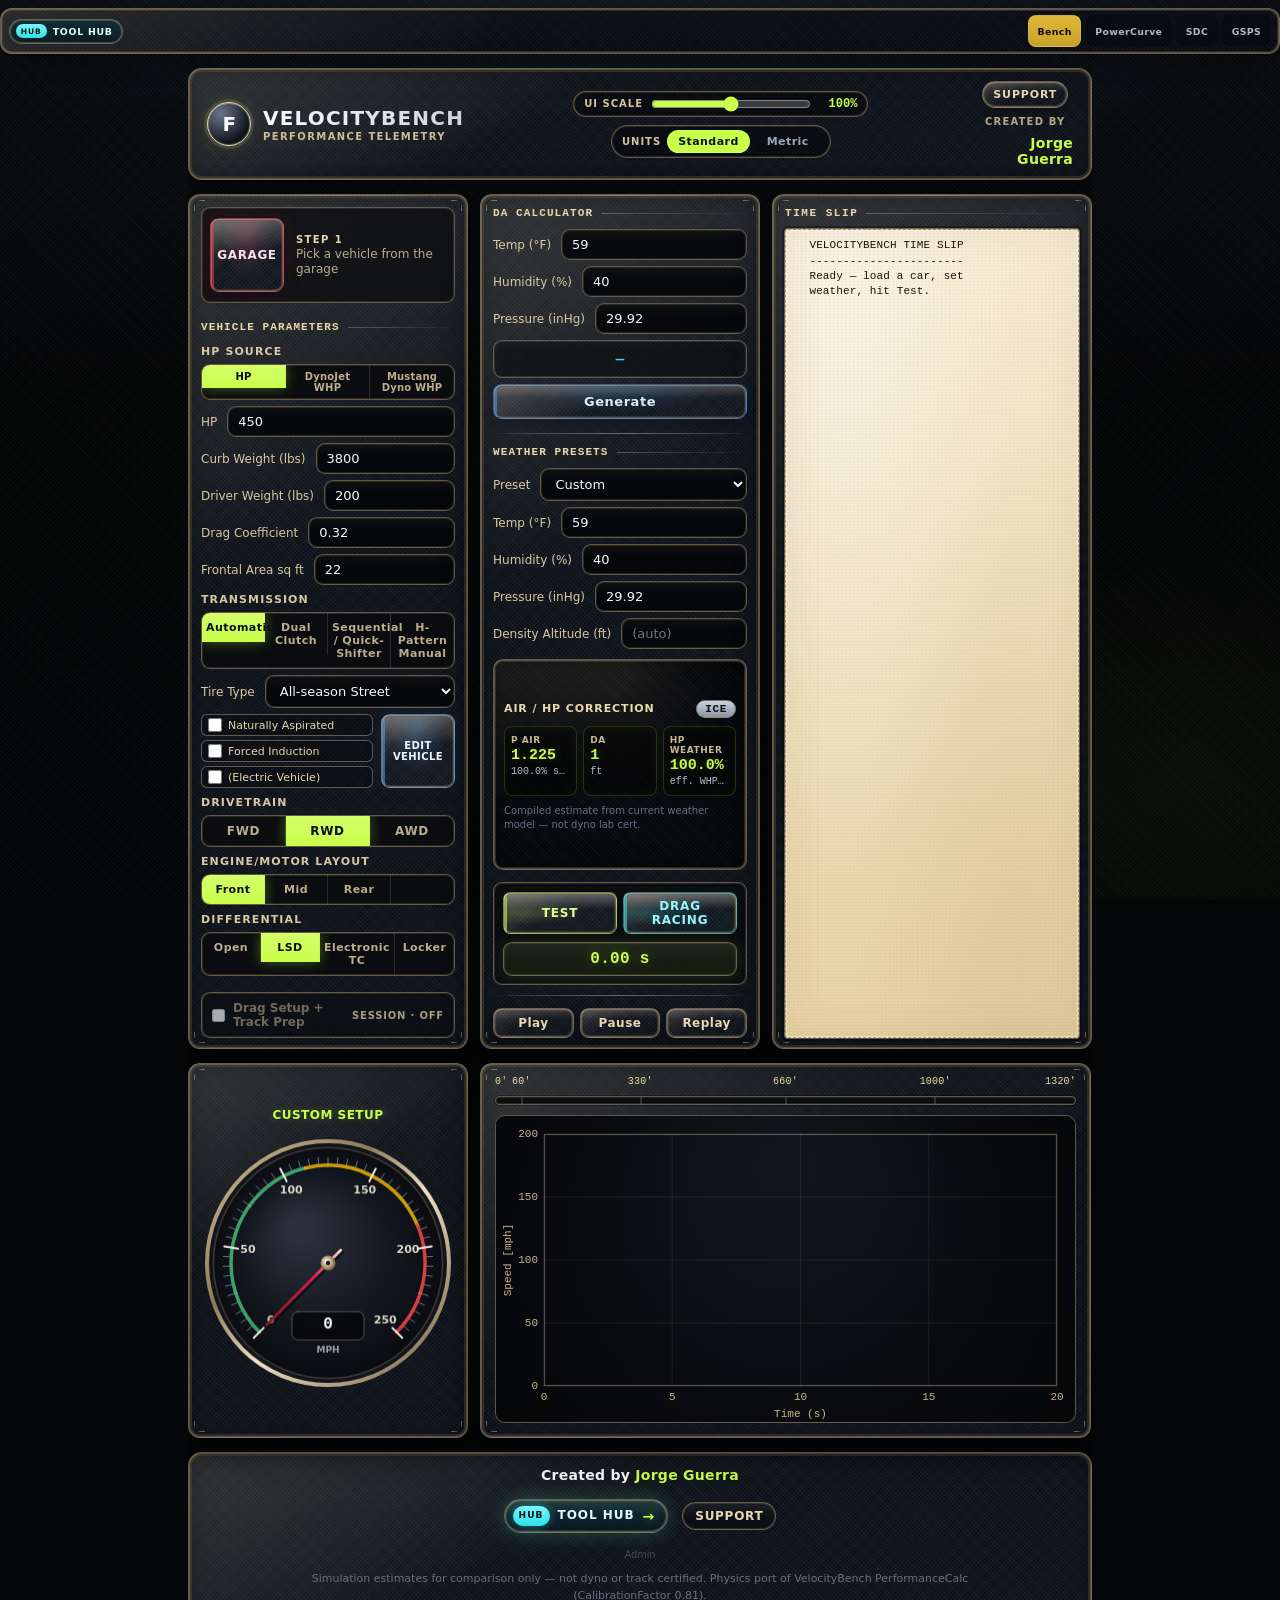
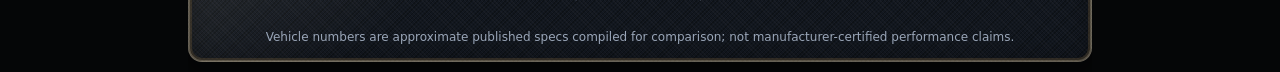
==== bench/index.html @ 9419f382 "Hub front-door: Tool Hub at / + calculator under /bench/ Single-tree Pages layout (CNAME stays here)" ====
<!DOCTYPE html>
<html lang="en">
<head>
  <meta charset="UTF-8" />
  <meta name="viewport" content="width=device-width, initial-scale=1.0" />
  <title>VelocityBench — Quarter-Mile Drag Race Calculator</title>
  <meta name="description" content="Free quarter-mile calculator: compiled 0–60, 60-foot, ET, and trap from HP, weight, tires, and weather. Estimates for comparison — not dyno or track certified." />
  <link rel="canonical" href="https://velocitybench.com/bench/" />
  <meta property="og:title" content="VelocityBench — Quarter-Mile Drag Race Calculator" />
  <meta property="og:description" content="Free quarter-mile calculator: compiled 0–60, 60-foot, ET, and trap from HP, weight, tires, and weather. Estimates for comparison — not dyno or track certified." />
  <meta property="og:url" content="https://velocitybench.com/bench/" />
  <meta property="og:type" content="website" />
  <meta property="og:image" content="https://velocitybench.com/bench/og.png" />
  <meta name="twitter:card" content="summary" />
  <link rel="stylesheet" href="css/styles.css" />
  <link rel="stylesheet" href="css/vb-chrome.css" />
</head>
<body>
  <nav class="vb-chrome" aria-label="VelocityBench tools">
    <a class="vb-chrome-hub" href="https://velocitybench.com/">
      <span class="vb-chrome-hub-badge">HUB</span>
      <span>Tool Hub</span>
    </a>
    <div class="vb-chrome-tools" role="list">
      <a role="listitem" href="https://velocitybench.com/bench/" aria-current="page">Bench</a>
      <a role="listitem" href="https://01ls1z28-coder.github.io/velocitybench-powercurve/">PowerCurve</a>
      <a role="listitem" href="https://01ls1z28-coder.github.io/sound-distance-calculator/">SDC</a>
      <a role="listitem" href="https://01ls1z28-coder.github.io/gunshot-sound-propagation/">GSPS</a>
    </div>
  </nav>

  <div class="app">
    <header class="header">
      <div class="brand">
        <div class="logo-mark" aria-hidden="true">F</div>
        <div class="brand-text">
          <div class="logo-text">VelocityBench</div>
          <div class="logo-badge">Performance Telemetry</div>
        </div>
      </div>
      <div class="header-controls">
        <label class="ui-scale" title="Scale the whole page">
          <span class="ui-scale-label">UI Scale</span>
          <input type="range" id="uiScale" min="75" max="125" step="5" value="100" />
          <span class="ui-scale-val" id="uiScaleVal">100%</span>
        </label>
        <div class="units-toggle" role="radiogroup" aria-label="Units" title="Display units">
          <span class="ui-scale-label">Units</span>
          <label class="units-opt"><input type="radio" name="unitsMode" id="unitsStandard" value="standard" checked /><span>Standard</span></label>
          <label class="units-opt"><input type="radio" name="unitsMode" id="unitsMetric" value="metric" /><span>Metric</span></label>
        </div>
      </div>
      <div class="header-credit">
        <button type="button" class="header-support-btn" id="btnSupportHeader" title="Support" aria-label="Open support">Support</button>
        <span class="header-credit-label">Created by</span>
        <span class="header-credit-name"><em>Jorge Guerra</em></span>
      </div>
    </header>

    <div class="top-grid">
      <!-- Vehicle Parameters -->
      <section class="card vehicle-card">
        <div class="garage-step-row">
          <button type="button" class="btn btn-garage btn-garage-step" id="btnGarage" title="Step 1 — open garage">Garage</button>
          <div class="garage-step-copy">
            <span class="garage-step-num">Step 1</span>
            <span class="garage-step-hint">Pick a vehicle from the garage</span>
          </div>
        </div>
        <div class="card-title">Vehicle Parameters</div>
        <div class="drive-row hp-source-row">
          <span class="drive-label">HP Source</span>
          <div class="drive-seg" role="radiogroup" aria-label="HP Source">
            <label class="drive-opt"><input type="radio" name="hpSource" id="hpEngine" value="engine" checked /><span>HP</span></label>
            <label class="drive-opt"><input type="radio" name="hpSource" id="hpDynoJet" value="dynojet" /><span>DynoJet WHP</span></label>
            <label class="drive-opt"><input type="radio" name="hpSource" id="hpMustang" value="mustang" /><span>Mustang Dyno WHP</span></label>
          </div>
        </div>
        <label class="field"><span id="hpLabel">HP</span><input type="number" id="hp" value="450" step="1" /></label>
        <label class="field"><span id="weightLabel">Curb Weight (lbs)</span><input type="number" id="weight" value="3800" step="1" /></label>
        <label class="field"><span id="driverWeightLabel">Driver Weight (lbs)</span><input type="number" id="driverWeight" value="200" step="1" min="0" /></label>
        <label class="field"><span>Drag Coefficient</span><input type="number" id="cd" value="0.32" step="0.01" /></label>
        <label class="field"><span id="areaLabel">Frontal Area sq ft</span><input type="number" id="area" value="22" step="0.1" /></label>
        <div class="drive-row tx-row">
          <span class="drive-label">Transmission</span>
          <div class="drive-seg drive-seg-4" role="radiogroup" aria-label="Transmission">
            <label class="drive-opt"><input type="radio" name="transmission" id="txAuto" value="auto" checked /><span>Automatic</span></label>
            <label class="drive-opt"><input type="radio" name="transmission" id="txDct" value="dct" /><span>Dual Clutch</span></label>
            <label class="drive-opt"><input type="radio" name="transmission" id="txSequential" value="sequential" /><span>Sequential / Quick-Shifter</span></label>
            <label class="drive-opt"><input type="radio" name="transmission" id="txManual" value="manual" /><span>H-Pattern Manual</span></label>
          </div>
        </div>
        <label class="field loss-field-hidden" hidden><span>Drivetrain Loss %</span><input type="number" id="loss" value="15" step="0.1" /></label>
        <label class="field">
          <span>Tire Type</span>
          <select id="tireType">
            <option value="0" selected>All-season Street</option>
            <option value="1">Summer / Sport</option>
            <option value="2">UHP Street</option>
            <option value="3">Soft Compound</option>
            <option value="4">Slicks / Drag Radials</option>
          </select>
        </label>
        <div class="check-garage-row">
          <div class="check-row">
            <label><input type="checkbox" id="chkNA" /> Naturally Aspirated</label>
            <label><input type="checkbox" id="chkFI" /> Forced Induction</label>
            <label><input type="checkbox" id="chkEv" /> (Electric Vehicle)</label>
          </div>
          <button type="button" class="btn btn-edit-params" id="btnEditParams" title="Quick edit selected params">Edit Vehicle</button>
        </div>
        <div class="drive-row">
          <span class="drive-label">Drivetrain</span>
          <div class="drive-seg" role="radiogroup" aria-label="Drivetrain">
            <label class="drive-opt"><input type="radio" name="driveType" id="driveFWD" value="FWD" /><span>FWD</span></label>
            <label class="drive-opt"><input type="radio" name="driveType" id="driveRWD" value="RWD" checked /><span>RWD</span></label>
            <label class="drive-opt"><input type="radio" name="driveType" id="driveAWD" value="AWD" /><span>AWD</span></label>
          </div>
        </div>
        <div class="drive-row">
          <span class="drive-label">Engine/Motor Layout</span>
          <div class="drive-seg drive-seg-4" role="radiogroup" aria-label="Engine/Motor Layout">
            <label class="drive-opt"><input type="radio" name="engineLayout" id="layoutFront" value="Front" checked /><span>Front</span></label>
            <label class="drive-opt"><input type="radio" name="engineLayout" id="layoutMid" value="Mid" /><span>Mid</span></label>
            <label class="drive-opt"><input type="radio" name="engineLayout" id="layoutRear" value="Rear" /><span>Rear</span></label>
            <label class="drive-opt" id="layoutDualWrap"><input type="radio" name="engineLayout" id="layoutDual" value="Dual" /><span>Front + Rear</span></label>
          </div>
        </div>
        <div class="drive-row">
          <span class="drive-label">Differential</span>
          <div class="diff-seg-row">
            <div class="drive-seg drive-seg-4" role="radiogroup" aria-label="Differential">
              <label class="drive-opt"><input type="radio" name="differential" id="diffOpen" value="Open" /><span>Open</span></label>
              <label class="drive-opt"><input type="radio" name="differential" id="diffLSD" value="LSD" checked /><span>LSD</span></label>
              <label class="drive-opt"><input type="radio" name="differential" id="diffElectronic" value="Electronic" /><span>Electronic TC</span></label>
              <label class="drive-opt"><input type="radio" name="differential" id="diffLocker" value="Locker" /><span>Locker</span></label>
            </div>
            <span class="diff-wheelie-note" id="diffWheelieNote" hidden>Wheelie control</span>
          </div>
        </div>
        <div class="drag-pack-row" id="dragPackRow">
          <label class="drag-pack-toggle" title="Lightweight drag wheels & Sticky tires at optimal tire pressure.&#10;Launch control / transbrake / 2-step&#10;Optimal rear gearing&#10;Passenger seats deleted.&#10;&#10;Times shown with Drag Setup on assume a prepped surface and these changes. Street-tire / full-interior numbers will be slower.">
            <input type="checkbox" id="chkDragPack" />
            <span>Drag Setup + Track Prep</span>
          </label>
          <span class="drag-pack-hint" id="dragPackHint">Session · OFF</span>
        </div>
      </section>

      <!-- Atmosphere: DA Calculator above Weather Presets -->
      <section class="card atmosphere-card">
        <div class="card-section da-section">
          <div class="card-title">DA Calculator</div>
          <label class="field"><span id="calcTempLabel">Temp (°F)</span><input type="number" id="calcTemp" value="59" step="0.1" /></label>
          <label class="field"><span>Humidity (%)</span><input type="number" id="calcHumidity" value="40" step="0.1" /></label>
          <label class="field"><span id="calcPressureLabel">Pressure (inHg)</span><input type="number" id="calcPressure" value="29.92" step="0.01" /></label>
          <div class="da-result" id="calcDAResult">—</div>
          <button type="button" class="btn btn-generate" id="btnGenerateDA">Generate</button>
        </div>
        <div class="card-divider" role="separator" aria-hidden="true"></div>
        <div class="card-section weather-section">
          <div class="card-title">Weather Presets</div>
          <label class="field">
            <span>Preset</span>
            <select id="weatherPreset">
              <option value="0" selected>Custom</option>
              <option value="1" data-std="Standard Day (59°F, 0%, 29.92 inHg)" data-metric="Standard Day (15°C, 0%, 1013 hPa)">Standard Day (59°F, 0%, 29.92 inHg)</option>
              <option value="2" data-std="Hot / High DA (90°F, 60%, 29.50 inHg)" data-metric="Hot / High DA (32°C, 60%, 999 hPa)">Hot / High DA (90°F, 60%, 29.50 inHg)</option>
              <option value="3" data-std="Cool / Low DA (50°F, 40%, 30.10 inHg)" data-metric="Cool / Low DA (10°C, 40%, 1019 hPa)">Cool / Low DA (50°F, 40%, 30.10 inHg)</option>
            </select>
          </label>
          <label class="field"><span id="tempLabel">Temp (°F)</span><input type="number" id="temp" value="59" step="0.1" /></label>
          <label class="field"><span>Humidity (%)</span><input type="number" id="humidity" value="40" step="0.1" /></label>
          <label class="field"><span id="pressureLabel">Pressure (inHg)</span><input type="number" id="pressure" value="29.92" step="0.01" /></label>
          <label class="field"><span id="daLabel">Density Altitude (ft)</span><input type="number" id="da" value="" placeholder="(auto)" step="1" /></label>
        </div>
        <div class="air-hp-strip" id="airHpStrip" aria-live="polite">
          <div class="air-hp-strip-head">
            <span class="air-hp-title">Air / HP Correction</span>
            <span class="air-mode-badge" id="airModeBadge">NA</span>
          </div>
          <div class="air-hp-tiles">
            <div class="air-tile">
              <span class="air-tile-label">ρ air</span>
              <span class="air-tile-value" id="airRhoValue">1.225</span>
              <span class="air-tile-sub" id="airRhoPct">100% std</span>
            </div>
            <div class="air-tile">
              <span class="air-tile-label" id="airDaTileLabel">DA</span>
              <span class="air-tile-value" id="airDaValue">0</span>
              <span class="air-tile-sub" id="airDaUnit">ft</span>
            </div>
            <div class="air-tile">
              <span class="air-tile-label">HP weather</span>
              <span class="air-tile-value" id="airHpFactorValue">100%</span>
              <span class="air-tile-sub" id="airHpFactorSub">vs std-air WHP</span>
            </div>
          </div>
          <div class="air-hp-note" id="airHpNote">Compiled estimate from current weather model — not dyno lab cert.</div>
        </div>
        <div class="vehicle-run-actions" id="vehicleRunActions">
          <div class="run-controls-actions">
            <button type="button" class="btn btn-test" id="btnTest">Test</button>
            <button type="button" class="btn btn-drag" id="btnDragRace">Drag Racing</button>
          </div>
          <div class="run-timer" id="runTimer">0.00 s</div>
        </div>
        <div class="card-divider run-controls-divider" role="separator" aria-hidden="true"></div>
        <div class="run-controls" role="toolbar" aria-label="Playback controls">
          <div class="run-controls-playback">
            <button type="button" class="btn btn-ctrl" id="btnPlay">Play</button>
            <button type="button" class="btn btn-ctrl" id="btnPause">Pause</button>
            <button type="button" class="btn btn-ctrl" id="btnReplay">Replay</button>
          </div>
        </div>
      </section>

      <!-- Results (expanded into freed column) -->
      <section class="card results-card">
        <div class="card-title">Time Slip</div>
        <pre class="results-out track-slip" id="resultsOut">  VELOCITYBENCH TIME SLIP
  -----------------------
  Ready — load a car, set
  weather, hit Test.</pre>
      </section>
    </div>

    <!-- Dashboard -->
    <div class="dashboard">
      <div class="gauge-wrap">
        <div class="active-vehicle-label" id="activeVehicleLabel">Custom setup</div>
        <canvas id="speedGauge" width="260" height="260"></canvas>
      </div>

      <div class="chart-card">
        <div class="progress-wrap">
          <div class="progress-labels" aria-hidden="true">
            <span class="progress-mark" style="left:0%" data-ft="0">0'</span>
            <span class="progress-mark" style="left:4.545%" data-ft="60">60'</span>
            <span class="progress-mark" style="left:25%" data-ft="330">330'</span>
            <span class="progress-mark" style="left:50%" data-ft="660">660'</span>
            <span class="progress-mark" style="left:75.758%" data-ft="1000">1000'</span>
            <span class="progress-mark progress-mark-end" style="left:100%" data-ft="1320">1320'</span>
          </div>
          <div class="progress-bar">
            <div class="progress-ticks" aria-hidden="true">
              <i style="left:4.545%"></i><i style="left:25%"></i><i style="left:50%"></i><i style="left:75.758%"></i>
            </div>
            <div class="progress-fill" id="distanceFill"></div>
          </div>
        </div>
        <div class="chart-wrap">
          <canvas id="speedChart"></canvas>
        </div>
      </div>
    </div>

    <footer class="app-footer">
      <div class="footer-credit">Created by <span>Jorge Guerra</span></div>
      <div class="footer-hub">
        <a class="hub-link" href="https://velocitybench.com/" rel="noopener">
          <span class="hub-link-badge" aria-hidden="true">HUB</span>
          <span class="hub-link-text">Tool Hub</span>
          <span class="hub-link-arrow" aria-hidden="true">→</span>
        </a>
        <button type="button" class="footer-support-link" id="btnSupportFooter">Support</button>
      </div>
      <div class="footer-admin" style="opacity:0.35;font-size:0.75rem;margin:4px 0 2px;">
        <a href="admin.html" style="color:inherit;text-decoration:none;" title="Garage admin">Admin</a>
      </div>
      <div class="footer-disclaimer">
        Simulation estimates for comparison only — not dyno or track certified.
        Physics port of VelocityBench PerformanceCalc (CalibrationFactor 0.81).
      </div>
    <br />Vehicle numbers are approximate published specs compiled for comparison; not manufacturer-certified performance claims.
    </footer>
  </div>

  <!-- Garage Modal -->
  <div class="modal-backdrop" id="garageModal" role="dialog" aria-modal="true" aria-labelledby="garageTitle">
    <div class="modal">
      <div class="modal-header">
        <h2 id="garageTitle">VelocityBench Garage</h2>
        <button type="button" class="btn btn-close-modal" id="btnGarageX" aria-label="Close">✕</button>
      </div>
      <div class="modal-body">
        <div class="garage-search">
          <label for="garageSearch">Search Cars:</label>
          <input type="text" id="garageSearch" placeholder="Type to filter…" autocomplete="off" />
        </div>
        <div class="garage-filters" aria-label="Brand model year filters">
          <label class="garage-filter">
            <span>Brand</span>
            <select id="garageBrand"><option value="">All brands</option></select>
          </label>
          <label class="garage-filter">
            <span>Model</span>
            <select id="garageModel" disabled><option value="">All models</option></select>
          </label>
          <label class="garage-filter">
            <span>Year</span>
            <select id="garageYear" disabled><option value="">All years</option></select>
          </label>
        </div>
        <ul class="car-list" id="carList"></ul>
      </div>
      <div class="car-editor" id="carEditor">
        <div class="editor-title" id="editorTitle">Edit Vehicle</div>
        <div class="editor-grid">
          <label class="field"><span>Name</span><input type="text" id="editName" autocomplete="off" /></label>
          <label class="field"><span>Horsepower</span><input type="number" id="editHp" step="1" /></label>
          <label class="field"><span id="editWeightLabel">Weight lbs</span><input type="number" id="editWeight" step="1" /></label>
          <label class="field"><span>Drag Coefficient</span><input type="number" id="editCd" step="0.01" /></label>
          <label class="field"><span id="editAreaLabel">Frontal Area sq ft</span><input type="number" id="editArea" step="0.1" /></label>
          <label class="field"><span>Drivetrain Loss %</span><input type="number" id="editLoss" step="0.1" /></label>
          <label class="field">
            <span>Tire Type</span>
            <select id="editTireType">
              <option value="0">All-season Street</option>
              <option value="1">Summer / Sport</option>
              <option value="2">UHP Street</option>
              <option value="3">Soft Compound</option>
              <option value="4">Slicks / Drag Radials</option>
            </select>
          </label>
          <label class="field">
            <span>Drive Type</span>
            <select id="editDriveType">
              <option value="FWD">FWD</option>
              <option value="RWD" selected>RWD</option>
              <option value="AWD">AWD</option>
            </select>
          </label>
        </div>
        <div class="editor-actions">
          <button type="button" class="btn btn-load" id="btnSaveCar">Save</button>
          <button type="button" class="btn btn-close-modal" id="btnCancelCar">Cancel</button>
        </div>
      </div>
      <div class="modal-actions">
        <button type="button" class="btn btn-load" id="btnLoadVehicle">Load Vehicle</button>
        <button type="button" class="btn btn-add" id="btnAddVehicle">Add Vehicle</button>
        <button type="button" class="btn btn-edit" id="btnEditVehicle">Edit Vehicle</button>
        <button type="button" class="btn btn-close-modal" id="btnCloseGarage">Close Garage</button>
      </div>
      <div class="garage-reset-row">
        <button type="button" class="link-reset" id="btnResetGarage">Reset garage to site defaults</button>
      </div>
    </div>
  </div>

  <!-- Support intake (Phase 9: static mailto; no backend) -->
  <div class="modal-backdrop" id="supportModal" role="dialog" aria-modal="true" aria-labelledby="supportTitle">
    <div class="modal support-modal">
      <div class="modal-header">
        <h2 id="supportTitle">Support</h2>
        <button type="button" class="btn btn-close-modal" id="btnSupportX" aria-label="Close">✕</button>
      </div>
      <div class="modal-body support-body">
        <p class="support-disclaimer">
          Reports are reviewed manually. Figures in VelocityBench are compiled estimates for comparison — not lab-certified measurements.
        </p>
        <p class="support-live-note" id="supportLiveNote">
          Opens your email client with a prefilled message to VelocityBench support.
        </p>

        <div class="support-tabs" role="tablist" aria-label="Support type">
          <button type="button" class="support-tab active" role="tab" id="supportTabGarage" aria-selected="true" aria-controls="supportSectionGarage" data-support-tab="garage">Permanent garage add</button>
          <button type="button" class="support-tab" role="tab" id="supportTabBug" aria-selected="false" aria-controls="supportSectionBug" data-support-tab="bug">Bug</button>
          <button type="button" class="support-tab" role="tab" id="supportTabAccuracy" aria-selected="false" aria-controls="supportSectionAccuracy" data-support-tab="accuracy">Accuracy</button>
        </div>
        <input type="hidden" id="supportType" value="garage" />

        <div class="support-shared" aria-label="Shared fields">
          <label class="field" for="supportName"><span>Name <em class="opt">(optional)</em></span><input type="text" id="supportName" autocomplete="name" /></label>
          <label class="field" for="supportEmail"><span>Email <em class="opt">(optional)</em></span><input type="email" id="supportEmail" autocomplete="email" /></label>
          <label class="field field-stack" for="supportMessage">
            <span>Message <em class="req">(required)</em></span>
            <textarea id="supportMessage" rows="3" required placeholder="Brief summary of your request or report…"></textarea>
          </label>
        </div>

        <div class="support-section" id="supportSectionGarage" role="tabpanel" aria-labelledby="supportTabGarage" data-support-section="garage">
          <label class="field" for="supportYear"><span>Year <em class="req">*</em></span><input type="text" id="supportYear" inputmode="numeric" autocomplete="off" /></label>
          <label class="field" for="supportMake"><span>Make <em class="req">*</em></span><input type="text" id="supportMake" autocomplete="off" /></label>
          <label class="field" for="supportModel"><span>Model <em class="req">*</em></span><input type="text" id="supportModel" autocomplete="off" /></label>
          <label class="field field-stack" for="supportGarageNotes">
            <span>Notes <em class="req">*</em></span>
            <textarea id="supportGarageNotes" rows="3" placeholder="Trim, powertrain, why it should be added…"></textarea>
          </label>
          <label class="field field-stack" for="supportGarageSources">
            <span>Source links <em class="opt">(optional)</em></span>
            <textarea id="supportGarageSources" rows="2" placeholder="https://…"></textarea>
          </label>
        </div>

        <div class="support-section" id="supportSectionBug" role="tabpanel" aria-labelledby="supportTabBug" data-support-section="bug" hidden>
          <label class="field field-stack" for="supportBugWhat">
            <span>What broke <em class="req">*</em></span>
            <textarea id="supportBugWhat" rows="2" placeholder="What went wrong…"></textarea>
          </label>
          <label class="field field-stack" for="supportBugSteps">
            <span>Steps <em class="req">*</em></span>
            <textarea id="supportBugSteps" rows="3" placeholder="1. … 2. … 3. …"></textarea>
          </label>
          <label class="field" for="supportBrowser"><span>Browser / device <em class="req">*</em></span><input type="text" id="supportBrowser" autocomplete="off" placeholder="e.g. Chrome 128 / iPhone Safari" /></label>
        </div>

        <div class="support-section" id="supportSectionAccuracy" role="tabpanel" aria-labelledby="supportTabAccuracy" data-support-section="accuracy" hidden>
          <label class="field" for="supportAccVehicle"><span>Vehicle <em class="req">*</em></span><input type="text" id="supportAccVehicle" autocomplete="off" placeholder="Year Make Model" /></label>
          <label class="field field-stack" for="supportShown">
            <span>Page shows <em class="req">*</em></span>
            <textarea id="supportShown" rows="2" placeholder="What VelocityBench currently shows…"></textarea>
          </label>
          <label class="field field-stack" for="supportExpected">
            <span>Expected <em class="req">*</em></span>
            <textarea id="supportExpected" rows="2" placeholder="What you believe is correct…"></textarea>
          </label>
          <label class="field field-stack" for="supportSource">
            <span>Source link <em class="req">*</em></span>
            <textarea id="supportSource" rows="2" placeholder="https://…"></textarea>
          </label>
        </div>

        <p class="support-error" id="supportError" hidden role="alert"></p>
      </div>
      <div class="modal-actions support-actions">
        <button type="button" class="btn btn-load" id="btnSupportSubmit">Open email</button>
        <button type="button" class="btn btn-close-modal" id="btnSupportCancel">Cancel</button>
      </div>
    </div>
  </div>

  <script src="js/garage-data.js"></script>
  <script src="js/physics.js"></script>
  <script src="js/gauge.js"></script>
  <script src="js/speed-chart.js"></script>
  <script src="js/app.js"></script>
</body>
</html>
---- bench/css/styles.css ----
* {
  box-sizing: border-box;
  margin: 0;
  padding: 0;
}

:root {
  --ui-scale: 1;
  --desk-content-w: 904px; /* 280 + 12 + 280 + 12 + 320 */
  --bg: #050607;
  --bg-elevated: #0a0c10;
  --surface: #0e1218;
  --panel: #12171f;
  --panel-2: #171d27;
  --panel-border: rgba(180, 200, 230, 0.1);
  --panel-border-strong: rgba(200, 220, 255, 0.16);
  --text: #f4f7fb;
  --text-muted: #9aa6b8;
  --text-dim: #667084;
  --accent: #4cc9f0;
  --accent-soft: rgba(76, 201, 240, 0.16);
  --lime: #c8ff4a;
  --lime-hover: #d9ff78;
  --lime-glow: rgba(200, 255, 74, 0.38);
  --red: #ff3355;
  --red-hover: #ff5570;
  --cyan: #2de2e6;
  --input-bg: rgba(4, 6, 9, 0.88);
  --input-border: rgba(180, 200, 230, 0.14);
  --radius: 14px;
  --radius-sm: 9px;
  --shadow-card:
    0 1px 0 rgba(255, 255, 255, 0.06) inset,
    0 0 0 1px rgba(0, 0, 0, 0.45) inset,
    0 12px 36px rgba(0, 0, 0, 0.45);
  --carbon-fine: repeating-linear-gradient(
      45deg,
      rgba(255, 255, 255, 0.028) 0 1px,
      transparent 1px 3px
    ),
    repeating-linear-gradient(
      -45deg,
      rgba(0, 0, 0, 0.28) 0 1px,
      transparent 1px 3px
    );
  --mono: ui-monospace, "Cascadia Code", Consolas, "Courier New", monospace;
  --sans: "Segoe UI", system-ui, -apple-system, BlinkMacSystemFont, sans-serif;
  --focus-ring: 0 0 0 2px var(--bg), 0 0 0 4px rgba(76, 201, 240, 0.55);
  /* Phase 13 — classic brass / champagne chrome (shared with chart bezel) */
  --brass: rgba(215, 196, 160, 0.42);
  --brass-strong: rgba(240, 226, 196, 0.22);
  --brass-inset: rgba(106, 87, 56, 0.35);
  --brass-text: #e8d7b0;
  --brass-face:
    linear-gradient(145deg, rgba(240, 226, 196, 0.12), transparent 38%),
    linear-gradient(165deg, rgba(255, 255, 255, 0.04) 0%, transparent 45%),
    var(--carbon-fine),
    var(--panel);
  --brass-shadow:
    inset 0 0 0 1px var(--brass-strong),
    inset 0 0 0 3px var(--brass-inset),
    inset 0 0 28px rgba(0, 0, 0, 0.35),
    0 12px 36px rgba(0, 0, 0, 0.45);
  /* Phase 33 — shared brass button language (instrument-panel bezels) */
  --btn-brass-face:
    linear-gradient(180deg, rgba(255, 246, 224, 0.16) 0%, transparent 38%),
    linear-gradient(145deg, rgba(240, 226, 196, 0.14), transparent 42%),
    linear-gradient(165deg, rgba(255, 255, 255, 0.05) 0%, transparent 48%),
    var(--carbon-fine),
    #141820;
  --btn-brass-face-strong:
    linear-gradient(180deg, rgba(255, 246, 224, 0.22) 0%, transparent 40%),
    linear-gradient(145deg, rgba(240, 226, 196, 0.18), transparent 45%),
    linear-gradient(165deg, rgba(255, 255, 255, 0.07) 0%, transparent 50%),
    var(--carbon-fine),
    #171d27;
  --btn-brass-rim:
    inset 0 0 0 1px var(--brass-strong),
    inset 0 0 0 2px var(--brass-inset),
    inset 0 1px 0 rgba(255, 246, 224, 0.12),
    0 4px 14px rgba(0, 0, 0, 0.4);
  --btn-brass-rim-hover:
    inset 0 0 0 1px rgba(240, 226, 196, 0.38),
    inset 0 0 0 2px var(--brass-inset),
    inset 0 1px 0 rgba(255, 246, 224, 0.18),
    0 6px 18px rgba(0, 0, 0, 0.45),
    0 0 18px rgba(215, 196, 160, 0.12);
}

html {
  zoom: var(--ui-scale);
}

html, body {
  height: 100%;
  font-family: var(--sans);
  font-size: 13px;
  color: var(--text);
  background-color: var(--bg);
  background-image:
    radial-gradient(1100px 520px at 50% -8%, rgba(76, 201, 240, 0.08), transparent 58%),
    radial-gradient(800px 480px at 92% 88%, rgba(200, 255, 74, 0.04), transparent 52%),
    var(--carbon-fine),
    linear-gradient(180deg, #0b0e13 0%, var(--bg) 42%, #030405 100%);
  background-attachment: fixed;
  -webkit-font-smoothing: antialiased;
  -moz-osx-font-smoothing: grayscale;
}

.app {
  display: flex;
  flex-direction: column;
  min-height: 100vh;
  max-width: 1420px;
  margin: 0 auto;
  padding: 14px 18px 10px;
  gap: 14px;
}

/* ── Header ── */
.header {
  display: flex;
  align-items: center;
  justify-content: space-between;
  gap: 16px;
  padding: 12px 18px;
  background: var(--brass-face);
  border: 1px solid var(--brass);
  border-radius: var(--radius);
  box-shadow: var(--brass-shadow);
  backdrop-filter: blur(8px);
  position: relative;
}

.brand {
  display: flex;
  align-items: center;
  gap: 12px;
}

.logo-mark {
  width: 44px;
  height: 44px;
  border-radius: 50%;
  background:
    radial-gradient(circle at 30% 26%, #6b778c, #10151d 68%),
    var(--carbon-fine),
    #0c1016;
  border: 1.5px solid var(--brass-text);
  box-shadow:
    0 0 0 3px rgba(215, 196, 160, 0.14),
    0 0 18px rgba(200, 255, 74, 0.12),
    inset 0 0 0 1px var(--brass-strong),
    inset 0 1px 0 rgba(255, 255, 255, 0.18);
  display: flex;
  align-items: center;
  justify-content: center;
  font-weight: 800;
  font-size: 20px;
  color: #f8fafc;
  letter-spacing: -0.04em;
  flex-shrink: 0;
}

.brand-text {
  display: flex;
  flex-direction: column;
  gap: 2px;
}

.logo-text {
  font-size: 20px;
  font-weight: 750;
  letter-spacing: 0.06em;
  text-transform: uppercase;
  line-height: 1.1;
  background: linear-gradient(90deg, #f8fafc 0%, #cbd5e1 100%);
  -webkit-background-clip: text;
  background-clip: text;
  color: transparent;
}

.logo-badge {
  font-size: 10px;
  font-weight: 600;
  letter-spacing: 0.14em;
  text-transform: uppercase;
  color: var(--brass-text);
  opacity: 0.85;
}

.header-credit {
  display: flex;
  flex-direction: column;
  align-items: flex-end;
  gap: 2px;
  text-align: right;
}

.header-credit-label {
  font-size: 10px;
  font-weight: 600;
  letter-spacing: 0.12em;
  text-transform: uppercase;
  color: var(--brass-text);
  opacity: 0.75;
}

.header-credit-name {
  font-size: 14px;
  font-weight: 700;
  color: var(--text);
  letter-spacing: 0.02em;
}

.header-credit-name em {
  font-style: normal;
  color: var(--lime);
}


/* Header layout + scale controls */
.header-controls {
  display: flex;
  align-items: center;
  justify-content: center;
  gap: 8px;
  flex: 1 1 auto;
  min-width: 0;
  flex-wrap: wrap;
}

.ui-scale {
  display: flex;
  align-items: center;
  gap: 8px;
  min-width: 0;
  padding: 4px 10px;
  border-radius: 999px;
  background: rgba(0, 0, 0, 0.42);
  border: 1px solid var(--brass);
  box-shadow: inset 0 0 0 1px var(--brass-inset);
}

.ui-scale-label {
  font-size: 10px;
  font-weight: 700;
  letter-spacing: 0.1em;
  text-transform: uppercase;
  color: var(--brass-text);
  white-space: nowrap;
  opacity: 0.9;
}

.ui-scale input[type="range"] {
  width: min(160px, 28vw);
  accent-color: var(--lime);
  cursor: pointer;
}

.ui-scale-val {
  font-family: var(--mono);
  font-size: 12px;
  font-weight: 700;
  color: var(--lime);
  min-width: 3.2em;
  text-align: right;
}

.units-toggle {
  display: flex;
  align-items: center;
  gap: 6px;
  padding: 4px 10px;
  border-radius: 999px;
  background: rgba(0, 0, 0, 0.42);
  border: 1px solid var(--brass);
  box-shadow: inset 0 0 0 1px var(--brass-inset);
  flex-wrap: wrap;
}

.units-opt {
  position: relative;
  cursor: pointer;
  margin: 0;
}

.units-opt input {
  position: absolute;
  opacity: 0;
  pointer-events: none;
}

.units-opt span {
  display: inline-block;
  padding: 4px 10px;
  border-radius: 999px;
  font-size: 11px;
  font-weight: 700;
  letter-spacing: 0.04em;
  color: var(--text-muted);
  background: transparent;
  border: 1px solid transparent;
  transition: background 0.12s ease, color 0.12s ease, border-color 0.12s ease;
}

.units-opt input:checked + span {
  color: #0b1220;
  background: var(--lime);
  border-color: rgba(255, 255, 255, 0.15);
}

.units-opt:hover span {
  color: #e8ecf1;
}

@media (max-width: 700px) {
  .header-controls {
    order: 3;
    width: 100%;
  }
  .ui-scale {
    flex: 1 1 auto;
    justify-content: stretch;
  }
  .ui-scale input[type="range"] {
    flex: 1;
    width: auto;
  }
}

/* ── Top grid ── */
.top-grid {
  display: grid;
  /* Vehicle | Atmosphere (DA+Weather) | Results — even cards, equal height */
  grid-template-columns: repeat(3, minmax(0, 1fr));
  gap: 12px;
  align-items: stretch;
}

.card {
  background: var(--brass-face);
  border: 1px solid var(--brass);
  border-radius: 12px;
  padding: 12px 12px 10px;
  display: flex;
  flex-direction: column;
  gap: 6px;
  box-shadow: var(--brass-shadow);
  position: relative;
  overflow: hidden;
}

.card::before {
  content: "";
  position: absolute;
  top: 0;
  left: 14px;
  right: 14px;
  height: 1px;
  background: linear-gradient(90deg, transparent, rgba(240, 226, 196, 0.28), transparent);
  pointer-events: none;
}

/* Phase 14 — tasteful brass corner ticks (instrument cluster) */
.card::after,
.gauge-wrap::after,
.chart-card::after,
.modal::after {
  content: "";
  position: absolute;
  inset: 5px;
  border-radius: 8px;
  pointer-events: none;
  opacity: 0.42;
  background:
    linear-gradient(var(--brass-text), var(--brass-text)) top left / 11px 1px no-repeat,
    linear-gradient(var(--brass-text), var(--brass-text)) top left / 1px 11px no-repeat,
    linear-gradient(var(--brass-text), var(--brass-text)) top right / 11px 1px no-repeat,
    linear-gradient(var(--brass-text), var(--brass-text)) top right / 1px 11px no-repeat,
    linear-gradient(var(--brass-text), var(--brass-text)) bottom left / 11px 1px no-repeat,
    linear-gradient(var(--brass-text), var(--brass-text)) bottom left / 1px 11px no-repeat,
    linear-gradient(var(--brass-text), var(--brass-text)) bottom right / 11px 1px no-repeat,
    linear-gradient(var(--brass-text), var(--brass-text)) bottom right / 1px 11px no-repeat;
}

.card-title {
  font-size: 11px;
  font-weight: 700;
  text-transform: uppercase;
  letter-spacing: 0.1em;
  color: var(--brass-text);
  margin-bottom: 4px;
  display: flex;
  align-items: center;
  gap: 8px;
  font-family: var(--mono);
  text-shadow: 0 0 10px rgba(184, 255, 60, 0.12);
}

.card-title::after {
  content: "";
  flex: 1;
  height: 1px;
  background: linear-gradient(90deg, rgba(215, 196, 160, 0.35), transparent);
}

.atmosphere-card {
  gap: 0;
  /* fill equal-height column so run-controls sit in the empty band under Weather */
  justify-content: flex-start;
}

.atmosphere-card .card-section {
  display: flex;
  flex-direction: column;
  gap: 6px;
}

.atmosphere-card .da-section {
  padding-bottom: 10px;
}

.atmosphere-card .weather-section {
  padding-top: 10px;
}

.card-divider {
  height: 1px;
  margin: 4px 0 2px;
  background: linear-gradient(
    90deg,
    transparent,
    rgba(240, 226, 196, 0.18) 12%,
    rgba(215, 196, 160, 0.45) 50%,
    rgba(240, 226, 196, 0.18) 88%,
    transparent
  );
  box-shadow: 0 0 10px rgba(215, 196, 160, 0.10);
}


.field {
  display: grid;
  grid-template-columns: max-content minmax(96px, 1fr);
  align-items: center;
  gap: 8px 10px;
}

.field > span {
  color: var(--brass-text);
  font-size: 12px;
  font-weight: 500;
  white-space: nowrap;
  opacity: 0.92;
}

.field input,
.field select,
.garage-search input,
select,
input[type="number"],
input[type="text"],
input[type="email"] {
  background:
    linear-gradient(180deg, rgba(240, 226, 196, 0.04), transparent 40%),
    var(--input-bg);
  border: 1px solid var(--brass);
  color: var(--text);
  border-radius: var(--radius-sm);
  padding: 7px 10px;
  font-size: 13px;
  font-family: var(--sans);
  width: 100%;
  box-shadow: inset 0 0 0 1px var(--brass-inset);
  transition: border-color 0.15s ease, box-shadow 0.15s ease, background 0.15s ease;
}

.field input:hover,
.field select:hover,
.garage-search input:hover {
  border-color: rgba(240, 226, 196, 0.55);
}

.field input:focus,
.field select:focus,
.garage-search input:focus,
.btn:focus-visible,
.link-reset:focus-visible {
  outline: none;
  border-color: var(--brass-text);
  box-shadow:
    0 0 0 2px var(--bg),
    0 0 0 4px rgba(215, 196, 160, 0.35);
}

.check-row {
  display: flex;
  flex-wrap: wrap;
  gap: 8px 14px;
  padding: 6px 0 2px;
}

.check-row label {
  display: inline-flex;
  align-items: center;
  gap: 6px;
  color: var(--brass-text);
  cursor: pointer;
  font-size: 12px;
  user-select: none;
  padding: 4px 8px;
  border-radius: 6px;
  background: rgba(0, 0, 0, 0.28);
  border: 1px solid var(--brass);
  transition: background 0.15s ease, border-color 0.15s ease;
}

.check-row label:hover {
  background: rgba(240, 226, 196, 0.06);
  border-color: rgba(240, 226, 196, 0.5);
}

.check-row input[type="checkbox"] {
  width: 14px;
  height: 14px;
  accent-color: #c8a96a;
}

.field-hint {
  margin: 0 0 4px;
  padding: 0 2px;
  font-size: 10px;
  line-height: 1.3;
  color: var(--text-muted);
}

/* ── Buttons ── */
/* Phase 33 — classy brass instrument-panel bezels (shared chrome language) */
.btn {
  border: 1px solid var(--brass);
  border-radius: var(--radius-sm);
  padding: 9px 14px;
  font-size: 13px;
  font-weight: 650;
  cursor: pointer;
  font-family: var(--sans);
  letter-spacing: 0.01em;
  color: var(--brass-text);
  background: var(--btn-brass-face);
  box-shadow: var(--btn-brass-rim);
  transition:
    background 0.15s ease,
    box-shadow 0.15s ease,
    transform 0.05s ease,
    border-color 0.15s ease,
    color 0.15s ease,
    filter 0.15s ease;
}

.btn:hover {
  border-color: rgba(240, 226, 196, 0.65);
  color: #fff6e0;
  background: var(--btn-brass-face-strong);
  box-shadow: var(--btn-brass-rim-hover);
}

.btn:active {
  transform: translateY(1px);
  box-shadow:
    inset 0 0 0 1px var(--brass-strong),
    inset 0 0 0 2px var(--brass-inset),
    inset 0 2px 6px rgba(0, 0, 0, 0.45),
    0 2px 8px rgba(0, 0, 0, 0.35);
}

.btn:focus-visible {
  outline: none;
  border-color: var(--brass-text);
  box-shadow:
    var(--btn-brass-rim),
    0 0 0 2px var(--bg),
    0 0 0 4px rgba(215, 196, 160, 0.4);
}

.btn:disabled,
.btn.btn-disabled {
  opacity: 0.45;
  cursor: not-allowed;
  transform: none;
  filter: grayscale(0.25);
}

/* Garage: fixed 74×74 square beside vertical NA/FI/EV — never % height */
.check-garage-row {
  display: flex !important;
  flex-direction: row !important;
  flex-wrap: nowrap !important;
  align-items: center;
  gap: 8px;
  width: 100%;
  flex-shrink: 0;
}

.check-garage-row .check-row {
  display: flex;
  flex-direction: column;
  flex-wrap: nowrap;
  align-items: stretch;
  justify-content: center;
  gap: 4px;
  padding: 0;
  margin: 0;
  min-width: 0;
  flex: 1 1 auto;
}

.check-garage-row .check-row label {
  width: 100%;
  box-sizing: border-box;
  font-size: 11px;
  padding: 3px 6px;
}

#btnGarage.btn-garage,
.btn-garage {
  box-sizing: border-box;
  width: 74px !important;
  height: 74px !important;
  min-width: 74px !important;
  max-width: 74px !important;
  min-height: 74px !important;
  max-height: 74px !important;
  flex: 0 0 74px !important;
  margin: 0 !important;
  padding: 0 !important;
  font-size: 12px;
  font-weight: 800;
  letter-spacing: 0.05em;
  text-transform: uppercase;
  white-space: nowrap;
  display: inline-flex !important;
  align-items: center;
  justify-content: center;
  border-radius: var(--radius-sm);
  /* Brass body + crimson gem accent (role), not flat neon slab */
  color: #ffe0e6;
  border: 1px solid rgba(255, 80, 100, 0.55);
  background:
    linear-gradient(90deg, rgba(255, 51, 85, 0.55) 0 3px, transparent 3px),
    radial-gradient(ellipse at 50% 18%, rgba(255, 120, 140, 0.22), transparent 55%),
    var(--btn-brass-face-strong);
  box-shadow:
    var(--btn-brass-rim),
    0 0 16px rgba(239, 35, 60, 0.18);
}

.btn-garage:hover {
  color: #fff;
  border-color: rgba(255, 120, 140, 0.75);
  background:
    linear-gradient(90deg, rgba(255, 85, 110, 0.7) 0 3px, transparent 3px),
    radial-gradient(ellipse at 50% 18%, rgba(255, 140, 160, 0.28), transparent 55%),
    var(--btn-brass-face-strong);
  box-shadow: var(--btn-brass-rim-hover), 0 0 20px rgba(239, 35, 60, 0.28);
}

.vehicle-card {
  overflow: visible !important;
}

.btn-generate {
  width: 100%;
  font-weight: 750;
  letter-spacing: 0.04em;
  color: #d7ecff;
  border-color: rgba(76, 160, 255, 0.5);
  background:
    linear-gradient(90deg, rgba(59, 158, 255, 0.55) 0 3px, transparent 3px),
    radial-gradient(ellipse at 50% 12%, rgba(90, 170, 255, 0.18), transparent 55%),
    var(--btn-brass-face-strong);
  box-shadow: var(--btn-brass-rim), 0 0 14px rgba(37, 99, 235, 0.14);
}

.btn-generate:hover {
  color: #eff7ff;
  border-color: rgba(120, 180, 255, 0.7);
  background:
    linear-gradient(90deg, rgba(86, 171, 255, 0.7) 0 3px, transparent 3px),
    radial-gradient(ellipse at 50% 12%, rgba(110, 185, 255, 0.24), transparent 55%),
    var(--btn-brass-face-strong);
  box-shadow: var(--btn-brass-rim-hover), 0 0 18px rgba(37, 99, 235, 0.22);
}

/*
 * Test + Drag Racing — identical outer size in 2-col grid under Diff.
 * Shared brass body; lime vs cyan accent edge + label tint (not full-face neon).
 */
.btn-test,
.btn-drag {
  display: inline-flex;
  align-items: center;
  justify-content: center;
  box-sizing: border-box;
  width: 100%;
  min-width: 0;
  height: 42px;
  min-height: 42px;
  max-height: 42px;
  margin-top: 0;
  padding: 0 10px;
  font-size: 12px;
  font-weight: 800;
  letter-spacing: 0.07em;
  text-transform: uppercase;
  border-radius: 8px;
  background: var(--btn-brass-face-strong);
  box-shadow: var(--btn-brass-rim);
}

.btn-test {
  color: #e2ff9a;
  border: 1px solid rgba(200, 255, 74, 0.48);
  background:
    linear-gradient(90deg, rgba(200, 255, 74, 0.65) 0 3px, transparent 3px),
    radial-gradient(ellipse at 18% 50%, rgba(200, 255, 74, 0.16), transparent 42%),
    linear-gradient(180deg, rgba(255, 246, 224, 0.14) 0%, transparent 40%),
    var(--btn-brass-face-strong);
  text-shadow: 0 0 10px rgba(200, 255, 74, 0.22);
}

.btn-test:hover {
  color: #f2ffc4;
  border-color: rgba(217, 255, 120, 0.72);
  background:
    linear-gradient(90deg, rgba(217, 255, 120, 0.8) 0 3px, transparent 3px),
    radial-gradient(ellipse at 18% 50%, rgba(200, 255, 74, 0.24), transparent 48%),
    var(--btn-brass-face-strong);
  box-shadow:
    var(--btn-brass-rim-hover),
    0 0 16px rgba(200, 255, 74, 0.18);
}

.btn-drag {
  color: #9ef4f7;
  border: 1px solid rgba(45, 226, 230, 0.48);
  background:
    linear-gradient(90deg, rgba(45, 226, 230, 0.65) 0 3px, transparent 3px),
    radial-gradient(ellipse at 18% 50%, rgba(45, 226, 230, 0.16), transparent 42%),
    linear-gradient(180deg, rgba(255, 246, 224, 0.14) 0%, transparent 40%),
    var(--btn-brass-face-strong);
  text-shadow: 0 0 10px rgba(45, 226, 230, 0.22);
}

.btn-drag:hover {
  color: #c5fbff;
  border-color: rgba(103, 232, 249, 0.72);
  background:
    linear-gradient(90deg, rgba(103, 232, 249, 0.8) 0 3px, transparent 3px),
    radial-gradient(ellipse at 18% 50%, rgba(45, 226, 230, 0.24), transparent 48%),
    var(--btn-brass-face-strong);
  box-shadow:
    var(--btn-brass-rim-hover),
    0 0 16px rgba(45, 226, 230, 0.18);
}

.btn-ctrl {
  color: var(--brass-text);
  border: 1px solid var(--brass);
  width: 100%;
  background: var(--btn-brass-face);
  box-shadow: var(--btn-brass-rim);
}

.btn-ctrl:hover {
  color: #fff6e0;
  border-color: rgba(240, 226, 196, 0.65);
  background: var(--btn-brass-face-strong);
  box-shadow: var(--btn-brass-rim-hover);
}

/* ── Air / HP correction strip (fills empty band under Weather) ── */
.air-hp-strip {
  margin: 10px 0 0;
  padding: 10px 10px 8px;
  flex: 1 1 auto;
  min-height: 96px;
  display: flex;
  flex-direction: column;
  gap: 8px;
  justify-content: center;
  border-radius: 10px;
  border: 1px solid var(--brass);
  background:
    radial-gradient(ellipse at 50% 0%, rgba(215, 196, 160, 0.08), transparent 55%),
    linear-gradient(145deg, rgba(240, 226, 196, 0.10), transparent 38%),
    var(--carbon-fine),
    #07090c;
  box-shadow:
    inset 0 0 0 1px var(--brass-strong),
    inset 0 0 0 2px var(--brass-inset),
    inset 0 0 24px rgba(0, 0, 0, 0.45);
}

.air-hp-strip-head {
  display: flex;
  align-items: center;
  justify-content: space-between;
  gap: 8px;
}

.air-hp-title {
  font-size: 11px;
  font-weight: 700;
  letter-spacing: 0.08em;
  text-transform: uppercase;
  color: var(--brass-text);
}

.air-mode-badge {
  font-family: var(--mono);
  font-size: 11px;
  font-weight: 700;
  letter-spacing: 0.06em;
  padding: 2px 8px;
  border-radius: 999px;
  color: #0a0c0f;
  background: linear-gradient(180deg, #f0e2c4, #b89a62);
  border: 1px solid rgba(106, 87, 56, 0.55);
  text-shadow: none;
}

.air-mode-badge[data-mode="EV"] {
  background: linear-gradient(180deg, #d4ff6a, var(--lime));
  border-color: rgba(184, 255, 60, 0.45);
}

.air-mode-badge[data-mode="FI"] {
  background: linear-gradient(180deg, #7ee8ff, #2de2e6);
}

.air-mode-badge[data-mode="NA"] {
  background: linear-gradient(180deg, #f0e2c4, #b89a62);
}

.air-mode-badge[data-mode="ICE"] {
  background: linear-gradient(180deg, #c9d2e0, #8b93a1);
}

.air-hp-tiles {
  display: grid;
  grid-template-columns: repeat(3, minmax(0, 1fr));
  gap: 6px;
}

.air-tile {
  display: flex;
  flex-direction: column;
  gap: 2px;
  padding: 8px 6px;
  border-radius: 8px;
  background: rgba(0, 0, 0, 0.45);
  border: 1px solid rgba(184, 255, 60, 0.18);
  box-shadow: inset 0 0 12px rgba(184, 255, 60, 0.04);
  min-width: 0;
}

.air-tile-label {
  font-size: 9px;
  font-weight: 600;
  letter-spacing: 0.06em;
  text-transform: uppercase;
  color: var(--brass-text);
  opacity: 0.85;
}

.air-tile-value {
  font-family: var(--mono);
  font-size: 15px;
  font-weight: 700;
  color: var(--lime);
  line-height: 1.15;
  text-shadow: 0 0 10px rgba(184, 255, 60, 0.28);
  white-space: nowrap;
  overflow: hidden;
  text-overflow: ellipsis;
}

.air-tile-sub {
  font-family: var(--mono);
  font-size: 10px;
  color: #c9d2e0;
  opacity: 0.9;
  white-space: nowrap;
  overflow: hidden;
  text-overflow: ellipsis;
}

.air-hp-note {
  font-size: 10px;
  line-height: 1.35;
  color: var(--text-dim);
}

/* Run controls — compact strip under Weather Presets (atmosphere column) */
.run-controls {
  margin-top: 0;
  padding-top: 10px;
  display: flex;
  flex-direction: column;
  gap: 8px;
  align-items: stretch;
}

.run-controls-divider {
  margin-top: 10px;
}

.run-controls-playback {
  display: grid;
  grid-template-columns: repeat(3, minmax(0, 1fr));
  gap: 6px;
}

.run-controls-actions {
  display: grid;
  grid-template-columns: 1fr 1fr;
  gap: 6px;
}

.run-controls .btn-ctrl {
  width: 100%;
  padding: 7px 6px;
  font-size: 12px;
  letter-spacing: 0.04em;
}

.run-controls .run-timer {
  font-size: 16px;
  padding: 7px 6px;
  margin: 0;
}

.run-controls .btn-test,
.run-controls .btn-drag {
  width: 100%;
  min-width: 0;
  margin-top: 0;
  height: 42px;
  min-height: 42px;
  max-height: 42px;
  padding: 0 8px;
  font-size: 12px;
  letter-spacing: 0.07em;
  border-radius: 8px;
}

.da-result {
  background: rgba(0, 0, 0, 0.42);
  border: 1px solid var(--brass);
  border-radius: var(--radius-sm);
  padding: 10px;
  text-align: center;
  font-family: var(--mono);
  font-size: 14px;
  font-weight: 600;
  color: var(--cyan);
  min-height: 38px;
  box-shadow:
    inset 0 0 0 1px var(--brass-inset),
    0 0 14px rgba(34, 211, 238, 0.06) inset;
}

/* Results / time-slip — fixed footprint; scroll inside; no grow */
.results-card {
  align-self: stretch;
  min-height: 0;
  max-height: 100%;
  overflow: hidden;
  /* brass chrome inherited from .card; slip fills remaining height */
}

.results-card .card-title {
  color: var(--brass-text);
  letter-spacing: 0.14em;
}

.results-out,
.results-out.track-slip {
  flex: 1 1 0 !important;
  box-sizing: border-box;
  width: 100%;
  min-height: 0;
  height: 0; /* flex child fills card; content never expands card */
  max-height: 100%;
  /* Classic thermal track-slip paper */
  background-color: #f3e6c8;
  background-image:
    repeating-linear-gradient(
      0deg,
      transparent,
      transparent 2px,
      rgba(120, 90, 40, 0.035) 2px,
      rgba(120, 90, 40, 0.035) 3px
    ),
    repeating-linear-gradient(
      90deg,
      transparent,
      transparent 3px,
      rgba(90, 60, 20, 0.03) 3px,
      rgba(90, 60, 20, 0.03) 4px
    ),
    radial-gradient(ellipse at 20% 10%, rgba(255, 255, 255, 0.45), transparent 55%),
    radial-gradient(ellipse at 80% 90%, rgba(160, 120, 60, 0.12), transparent 50%),
    linear-gradient(180deg, #f7ecd4 0%, #efe0bc 48%, #e8d4a8 100%);
  border: 1px dashed rgba(90, 60, 20, 0.45);
  border-radius: 3px;
  padding: 8px 10px;
  font-family: "Courier New", Courier, ui-monospace, monospace;
  font-size: 11px;
  line-height: 1.4;
  letter-spacing: 0.01em;
  color: #1a140c;
  white-space: pre;
  overflow-x: auto;
  overflow-y: auto;
  scrollbar-gutter: stable;
  /* Phase 14 — subtle brass outer frame; paper stay readable */
  box-shadow:
    0 0 0 1px var(--brass),
    0 0 0 3px rgba(0, 0, 0, 0.35),
    inset 0 0 0 1px rgba(255, 255, 255, 0.35),
    inset 0 0 40px rgba(120, 80, 20, 0.08),
    0 1px 0 rgba(0, 0, 0, 0.25);
}

/* ── Dashboard ── */
.dashboard {
  display: grid;
  /* gauge | chart — chart stretches into former controls strip */
  grid-template-columns: 280px minmax(0, 1fr);
  gap: 12px;
  align-items: stretch;
  flex: 1;
  min-height: 300px;
}

.gauge-wrap,
.chart-card {
  background: var(--brass-face);
  border: 1px solid var(--brass);
  border-radius: 12px;
  box-shadow: var(--brass-shadow);
  position: relative;
}

.gauge-wrap {
  display: flex;
  flex-direction: column;
  align-items: center;
  justify-content: center;
  padding: 10px 14px 18px;
  gap: 6px;
}

.active-vehicle-label {
  font-size: 12px;
  font-weight: 700;
  letter-spacing: 0.04em;
  text-align: center;
  color: var(--lime);
  text-transform: uppercase;
  max-width: 100%;
  padding: 4px 10px 2px;
  line-height: 1.3;
  text-shadow: 0 0 10px rgba(184, 255, 60, 0.25);
  white-space: nowrap;
  overflow: hidden;
  text-overflow: ellipsis;
}

#speedGauge {
  width: 260px;
  height: 260px;
  max-width: 100%;
  margin-top: 2px;
}

.run-timer {
  font-family: var(--mono);
  font-size: 22px;
  font-weight: 700;
  text-align: center;
  color: var(--lime);
  padding: 10px 6px;
  margin: 4px 0;
  border-radius: var(--radius-sm);
  background:
    linear-gradient(180deg, rgba(240, 226, 196, 0.06), transparent 55%),
    rgba(184, 255, 60, 0.06);
  border: 1px solid var(--brass);
  box-shadow:
    inset 0 0 0 1px var(--brass-inset),
    0 0 16px rgba(184, 255, 60, 0.12),
    inset 0 0 12px rgba(184, 255, 60, 0.04);
  letter-spacing: 0.02em;
  text-shadow: 0 0 12px rgba(184, 255, 60, 0.35);
}

.chart-card {
  padding: 12px 14px 14px;
  display: flex;
  flex-direction: column;
  gap: 10px;
  min-width: 0;
  /* Classic gauge sibling: brass/champagne bezel + carbon face (Phase 12/13) */
}

.progress-wrap {
  display: flex;
  flex-direction: column;
  gap: 6px;
}

.progress-labels {
  position: relative;
  height: 14px;
  font-size: 10px;
  color: #e8d7b0;
  font-family: var(--mono);
  letter-spacing: 0.02em;
  text-shadow: 0 0 8px rgba(184, 255, 60, 0.15);
}

.progress-mark {
  position: absolute;
  top: 0;
  transform: translateX(-50%);
  white-space: nowrap;
}

.progress-mark[data-ft="0"] {
  transform: none;
  left: 0 !important;
}

.progress-mark-end {
  transform: translateX(-100%);
}

.progress-bar {
  position: relative;
  height: 9px;
  background:
    linear-gradient(180deg, #10141a, #07090c);
  border-radius: 999px;
  overflow: hidden;
  border: 1px solid var(--brass);
  box-shadow:
    inset 0 0 0 1px var(--brass-inset),
    inset 0 1px 3px rgba(0, 0, 0, 0.65),
    0 0 0 1px rgba(0, 0, 0, 0.35);
}

.progress-ticks {
  position: absolute;
  inset: 0;
  pointer-events: none;
  z-index: 1;
}

.progress-ticks i {
  position: absolute;
  top: 0;
  bottom: 0;
  width: 1px;
  background: rgba(255, 255, 255, 0.28);
  transform: translateX(-50%);
}

.progress-fill {
  position: relative;
  z-index: 2;
  height: 100%;
  width: 0%;
  background: linear-gradient(90deg, #16a34a, var(--lime));
  border-radius: 999px;
  box-shadow: 0 0 10px rgba(184, 255, 60, 0.45);
  transition: width 0.05s linear;
}

.chart-wrap {
  flex: 1;
  height: 240px;
  min-height: 240px;
  position: relative;
  border-radius: 10px;
  overflow: hidden;
  border: 1px solid rgba(215, 196, 160, 0.28);
  background:
    radial-gradient(ellipse at 50% 0%, rgba(215, 196, 160, 0.08), transparent 55%),
    #07090c;
  box-shadow:
    inset 0 0 0 1px rgba(0, 0, 0, 0.55),
    inset 0 0 24px rgba(0, 0, 0, 0.45);
}

.chart-wrap canvas {
  display: block;
  width: 100% !important;
  height: 100% !important;
}

/* ── Footer ── */
.app-footer {
  font-size: 12px;
  color: var(--text-muted);
  text-align: center;
  padding: 12px 14px 14px;
  border: 1px solid var(--brass);
  border-radius: var(--radius);
  line-height: 1.55;
  display: flex;
  flex-direction: column;
  gap: 6px;
  align-items: center;
  background: var(--brass-face);
  box-shadow: var(--brass-shadow);
}

.footer-credit {
  font-size: 14px;
  font-weight: 700;
  color: var(--text);
  letter-spacing: 0.02em;
}

.footer-credit span {
  color: var(--lime);
}

.footer-disclaimer {
  max-width: 720px;
  color: var(--text-dim);
  font-size: 11px;
}

/* ── Garage modal ── */
.modal-backdrop {
  position: fixed;
  inset: 0;
  background: rgba(3, 5, 8, 0.78);
  backdrop-filter: blur(4px);
  display: none;
  align-items: center;
  justify-content: center;
  z-index: 1000;
  padding: 20px;
}

.modal-backdrop.open {
  display: flex;
}

.modal {
  position: relative;
  background:
    linear-gradient(145deg, rgba(240, 226, 196, 0.10), transparent 38%),
    var(--carbon-fine),
    #0e1218;
  border: 1px solid var(--brass);
  border-radius: 14px;
  width: min(640px, 100%);
  max-height: min(780px, 92vh);
  display: flex;
  flex-direction: column;
  overflow: hidden;
  box-shadow:
    inset 0 0 0 1px var(--brass-strong),
    inset 0 0 0 3px var(--brass-inset),
    inset 0 0 28px rgba(0, 0, 0, 0.35),
    0 24px 64px rgba(0, 0, 0, 0.65);
}

.modal-header {
  display: flex;
  align-items: center;
  justify-content: space-between;
  padding: 16px 18px;
  border-bottom: 1px solid var(--brass);
  background:
    linear-gradient(180deg, rgba(240, 226, 196, 0.08), transparent 70%);
}

.modal-header h2 {
  font-size: 15px;
  font-weight: 750;
  letter-spacing: 0.06em;
  text-transform: uppercase;
  color: var(--brass-text);
  font-family: var(--mono);
  text-shadow: 0 0 10px rgba(184, 255, 60, 0.15);
}

.modal-body {
  padding: 14px 18px;
  display: flex;
  flex-direction: column;
  gap: 10px;
  min-height: 0;
  flex: 1;
}

.garage-search label {
  display: block;
  color: var(--brass-text);
  margin-bottom: 6px;
  font-size: 11px;
  font-weight: 650;
  letter-spacing: 0.08em;
  text-transform: uppercase;
}

.garage-filters {
  display: grid;
  grid-template-columns: 1fr 1fr 1fr;
  gap: 8px;
}

.garage-filter {
  display: flex;
  flex-direction: column;
  gap: 4px;
  min-width: 0;
}

.garage-filter span {
  font-size: 10px;
  font-weight: 700;
  letter-spacing: 0.08em;
  text-transform: uppercase;
  color: var(--brass-text);
  opacity: 0.9;
}

.garage-filter select {
  width: 100%;
  background: #080a0d;
  border: 1px solid var(--brass);
  border-radius: 8px;
  color: #e8ecf1;
  padding: 8px 10px;
  font-size: 12px;
  box-shadow: inset 0 0 0 1px var(--brass-inset);
}

.garage-filter select:disabled {
  opacity: 0.55;
  cursor: not-allowed;
}

.car-list-section {
  pointer-events: none;
  cursor: default !important;
  margin-top: 6px;
  margin-bottom: 4px;
  padding: 8px 12px 4px !important;
  font-size: 10px !important;
  font-weight: 750 !important;
  letter-spacing: 0.12em;
  text-transform: uppercase;
  color: var(--brass-text) !important;
  background: transparent !important;
  box-shadow: none !important;
  border-bottom: 1px solid var(--brass);
  border-radius: 0 !important;
}

.car-list-section:hover {
  background: transparent !important;
  color: var(--brass-text) !important;
}

.car-list {
  list-style: none;
  overflow: auto;
  flex: 1;
  min-height: 280px;
  max-height: 420px;
  border: 1px solid var(--brass);
  border-radius: 10px;
  background:
    linear-gradient(180deg, rgba(240, 226, 196, 0.04), transparent 30%),
    #080a0d;
  padding: 4px;
  box-shadow: inset 0 0 0 1px var(--brass-inset);
}

.car-list li {
  padding: 10px 12px;
  border-radius: 8px;
  margin-bottom: 2px;
  cursor: pointer;
  font-size: 13px;
  color: #d1d5db;
  transition: background 0.12s ease, color 0.12s ease, box-shadow 0.12s ease;
}

.car-list li:hover {
  background: rgba(215, 196, 160, 0.10);
  color: #fff;
}

.car-list li.selected {
  background: linear-gradient(90deg, rgba(215, 196, 160, 0.22), rgba(215, 196, 160, 0.06));
  color: #fff;
  box-shadow: inset 3px 0 0 var(--brass-text);
  font-weight: 600;
}

.modal-actions {
  display: flex;
  flex-wrap: wrap;
  gap: 8px;
  padding: 14px 18px 12px;
  border-top: 1px solid var(--brass);
  background:
    linear-gradient(0deg, rgba(240, 226, 196, 0.05), transparent 70%);
}

.modal-actions .btn {
  flex: 1;
  min-width: 100px;
}

.btn-load {
  color: #c6f5d4;
  border: 1px solid rgba(74, 222, 128, 0.48);
  background:
    linear-gradient(90deg, rgba(34, 197, 94, 0.6) 0 3px, transparent 3px),
    radial-gradient(ellipse at 50% 12%, rgba(74, 222, 128, 0.16), transparent 55%),
    var(--btn-brass-face-strong);
  box-shadow: var(--btn-brass-rim);
}

.btn-load:hover {
  color: #e6ffe0;
  border-color: rgba(74, 222, 128, 0.72);
  background:
    linear-gradient(90deg, rgba(74, 222, 128, 0.75) 0 3px, transparent 3px),
    radial-gradient(ellipse at 50% 12%, rgba(74, 222, 128, 0.22), transparent 55%),
    var(--btn-brass-face-strong);
  box-shadow: var(--btn-brass-rim-hover);
}

.btn-close-modal {
  color: var(--brass-text);
  border: 1px solid var(--brass);
  background: var(--btn-brass-face);
  box-shadow: var(--btn-brass-rim);
}

.btn-close-modal:hover {
  color: #fff6e0;
  border-color: rgba(240, 226, 196, 0.65);
  background: var(--btn-brass-face-strong);
  box-shadow: var(--btn-brass-rim-hover);
}

.btn-disabled {
  background: #161a20;
  color: #555;
  cursor: not-allowed;
  box-shadow: none;
  border-color: rgba(120, 130, 145, 0.25);
}

.btn-add {
  color: #d7ecff;
  border: 1px solid rgba(76, 160, 255, 0.5);
  background:
    linear-gradient(90deg, rgba(59, 158, 255, 0.55) 0 3px, transparent 3px),
    var(--btn-brass-face-strong);
  box-shadow: var(--btn-brass-rim);
}
.btn-add:hover {
  color: #eff7ff;
  border-color: rgba(120, 180, 255, 0.7);
  background:
    linear-gradient(90deg, rgba(86, 171, 255, 0.7) 0 3px, transparent 3px),
    var(--btn-brass-face-strong);
  box-shadow: var(--btn-brass-rim-hover);
}

.btn-edit {
  color: var(--brass-text);
  border: 1px solid var(--brass);
  background: var(--btn-brass-face);
  box-shadow: var(--btn-brass-rim);
}
.btn-edit:hover {
  color: #fff6e0;
  border-color: rgba(240, 226, 196, 0.65);
  background: var(--btn-brass-face-strong);
  box-shadow: var(--btn-brass-rim-hover);
}

.btn-delete {
  color: #ffd0d6;
  border: 1px solid rgba(255, 80, 100, 0.5);
  background:
    linear-gradient(90deg, rgba(185, 28, 28, 0.65) 0 3px, transparent 3px),
    var(--btn-brass-face-strong);
  box-shadow: var(--btn-brass-rim);
}
.btn-delete:hover {
  color: #fff;
  border-color: rgba(255, 120, 140, 0.7);
  background:
    linear-gradient(90deg, rgba(220, 38, 38, 0.75) 0 3px, transparent 3px),
    var(--btn-brass-face-strong);
  box-shadow: var(--btn-brass-rim-hover);
}

.car-editor {
  display: none;
  position: absolute;
  left: 0;
  right: 0;
  top: 0;
  bottom: 0;
  z-index: 30;
  padding: 18px 18px 20px;
  background: var(--brass-face); /* opaque panel base — no list bleed-through */
  gap: 10px;
  flex-direction: column;
  overflow: auto;
  border-radius: 14px;
  box-shadow:
    inset 0 0 0 1px var(--brass-strong),
    inset 0 0 0 3px var(--brass-inset);
}

.car-editor.open {
  display: flex;
}

.editor-title {
  font-size: 11px;
  font-weight: 700;
  color: var(--brass-text);
  text-transform: uppercase;
  letter-spacing: 0.1em;
  font-family: var(--mono);
}

.editor-grid {
  display: flex;
  flex-direction: column;
  gap: 7px;
}

.editor-grid .field {
  grid-template-columns: 140px 1fr;
}

.editor-actions {
  display: flex;
  gap: 8px;
  margin-top: 4px;
}

.editor-actions .btn {
  flex: 1;
}

.garage-reset-row {
  padding: 0 18px 16px;
  text-align: center;
  display: flex;
  flex-wrap: wrap;
  gap: 8px 16px;
  justify-content: center;
  align-items: center;
}

.link-reset {
  background: none;
  border: none;
  color: #7dd3fc;
  font-size: 12px;
  cursor: pointer;
  text-decoration: underline;
  text-underline-offset: 3px;
  font-family: var(--sans);
  padding: 4px 8px;
  border-radius: 4px;
}

.link-reset:hover {
  color: #bae6fd;
}

.footer-hub {
  margin: 6px 0 4px;
  display: flex;
  flex-wrap: wrap;
  align-items: center;
  justify-content: center;
  gap: 10px 14px;
}

.footer-support-link {
  background:
    linear-gradient(180deg, rgba(240, 226, 196, 0.08), transparent 60%),
    rgba(8, 14, 20, 0.75);
  border: 1px solid var(--brass);
  color: var(--brass-text);
  font-size: 12px;
  font-weight: 650;
  letter-spacing: 0.06em;
  text-transform: uppercase;
  cursor: pointer;
  text-decoration: none;
  font-family: var(--sans);
  padding: 6px 12px;
  border-radius: 999px;
  box-shadow: inset 0 0 0 1px var(--brass-inset);
}

.footer-support-link:hover {
  color: #fff;
  border-color: rgba(240, 226, 196, 0.65);
  background: rgba(240, 226, 196, 0.10);
}

.footer-support-link:focus-visible {
  outline: 2px solid var(--brass-text);
  outline-offset: 2px;
}

.hub-link {
  display: inline-flex;
  align-items: center;
  gap: 8px;
  padding: 6px 12px 6px 8px;
  border-radius: 999px;
  color: #e8fbff;
  font-size: 12px;
  font-weight: 700;
  letter-spacing: 0.08em;
  text-transform: uppercase;
  text-decoration: none;
  background:
    linear-gradient(180deg, rgba(240, 226, 196, 0.10), transparent 45%),
    linear-gradient(180deg, rgba(45, 226, 230, 0.14), rgba(45, 226, 230, 0.05)),
    rgba(8, 14, 20, 0.85);
  border: 1px solid var(--brass);
  box-shadow:
    inset 0 0 0 1px var(--brass-strong),
    inset 0 0 0 2px var(--brass-inset),
    0 0 18px rgba(45, 226, 230, 0.18),
    0 0 28px rgba(200, 255, 74, 0.08);
  animation: hub-pulse 2.8s ease-in-out infinite;
  transition: border-color 0.2s ease, box-shadow 0.2s ease, transform 0.15s ease;
}

.hub-link-badge {
  font-size: 9px;
  font-weight: 800;
  letter-spacing: 0.12em;
  padding: 3px 6px;
  border-radius: 999px;
  color: #061018;
  background: linear-gradient(180deg, #7af5ff, var(--cyan));
  box-shadow: 0 0 10px rgba(45, 226, 230, 0.45);
}

.hub-link-text {
  color: #dffcff;
}

.hub-link-arrow {
  color: var(--lime);
  font-size: 14px;
  line-height: 1;
  text-shadow: 0 0 10px rgba(200, 255, 74, 0.45);
}

.hub-link:hover {
  color: #fff;
  text-decoration: none;
  border-color: rgba(240, 226, 196, 0.7);
  box-shadow:
    inset 0 0 0 1px var(--brass-strong),
    inset 0 0 0 2px var(--brass-inset),
    0 0 24px rgba(45, 226, 230, 0.30),
    0 0 32px rgba(200, 255, 74, 0.16);
  transform: translateY(-1px);
}

@keyframes hub-pulse {
  0%, 100% {
    box-shadow:
      inset 0 0 0 1px var(--brass-strong),
      inset 0 0 0 2px var(--brass-inset),
      0 0 14px rgba(45, 226, 230, 0.16),
      0 0 22px rgba(200, 255, 74, 0.06);
  }
  50% {
    box-shadow:
      inset 0 0 0 1px var(--brass-strong),
      inset 0 0 0 2px var(--brass-inset),
      0 0 22px rgba(45, 226, 230, 0.28),
      0 0 34px rgba(200, 255, 74, 0.12);
  }
}

@media (prefers-reduced-motion: reduce) {
  .hub-link {
    animation: none;
  }
}



/* FWD | RWD | AWD segmented control */
.drive-row {
  display: flex;
  flex-direction: column;
  gap: 6px;
  margin-top: 2px;
}

.drive-label {
  font-size: 11px;
  font-weight: 700;
  letter-spacing: 0.1em;
  text-transform: uppercase;
  color: var(--brass-text);
  opacity: 0.92;
}

.drive-seg {
  display: grid;
  grid-template-columns: 1fr 1fr 1fr;
  gap: 0;
  background: #0a0c0f;
  border: 1px solid var(--brass);
  border-radius: var(--radius-sm);
  overflow: hidden;
  box-shadow: inset 0 0 0 1px var(--brass-inset);
}

.drive-seg.drive-seg-4 {
  grid-template-columns: 1fr 1fr 1fr 1fr;
}

.drive-seg.drive-seg-4 .drive-opt span {
  padding: 8px 4px;
  font-size: 11px;
  letter-spacing: 0.04em;
}

.drive-opt {
  position: relative;
  cursor: pointer;
  margin: 0;
  user-select: none;
}

.drive-opt input {
  position: absolute;
  opacity: 0;
  pointer-events: none;
}

.drive-opt span {
  display: block;
  text-align: center;
  padding: 8px 6px;
  font-size: 12px;
  font-weight: 700;
  letter-spacing: 0.06em;
  color: var(--brass-text);
  opacity: 0.8;
  background: transparent;
  border-right: 1px solid rgba(215, 196, 160, 0.22);
  transition: background 0.15s ease, color 0.15s ease, box-shadow 0.15s ease, opacity 0.15s ease;
}

.drive-opt:last-child span {
  border-right: none;
}

.drive-opt:hover span {
  color: var(--text);
  opacity: 1;
  background: rgba(240, 226, 196, 0.06);
}

.drive-opt input:checked + span {
  color: #0a0c0f;
  opacity: 1;
  background: linear-gradient(180deg, #d4ff6a, var(--lime));
  box-shadow: 0 0 14px rgba(184, 255, 60, 0.35);
}

/* Disabled radios (light-curb Diff lock: all four, LSD internal / not a user choice) */
.drive-opt input:disabled + span {
  opacity: 0.45;
  cursor: not-allowed;
}
.drive-opt input:disabled:checked + span {
  color: var(--brass-text);
  background: transparent;
  box-shadow: none;
  opacity: 0.5;
}
.drive-opt:has(input:disabled):hover span {
  color: var(--brass-text);
  background: transparent;
  opacity: 0.45;
}
.drive-opt:has(input:disabled:checked):hover span {
  opacity: 0.5;
}

.diff-seg-row {
  display: flex;
  align-items: center;
  flex-wrap: wrap;
  gap: 8px;
  min-width: 0;
}
.diff-seg-row .drive-seg {
  flex: 1 1 auto;
  min-width: 0;
}
.diff-wheelie-note {
  flex: 0 0 auto;
  font-size: 10px;
  font-weight: 650;
  letter-spacing: 0.04em;
  color: var(--brass-text);
  opacity: 0.7;
  white-space: nowrap;
  user-select: none;
}
.diff-wheelie-note[hidden] {
  display: none !important;
}



/* ── Desktop fixed sizes (baked Comfortable) + centered column ── */
@media (min-width: 1101px) {
  .app {
    width: var(--desk-content-w);
    max-width: var(--desk-content-w);
    margin-left: auto;
    margin-right: auto;
    padding-left: 0;
    padding-right: 0;
  }

  .header,
  .top-grid,
  .dashboard,
  .app-footer {
    width: 100%;
    box-sizing: border-box;
  }

  .top-grid {
    grid-template-columns: 280px 280px 320px;
    gap: 12px;
    justify-content: start;
  }

  .top-grid {
    align-items: stretch;
  }

  .top-grid > .card,
  .top-grid > .atmosphere-card,
  .top-grid > .results-card {
    height: auto !important;
    min-height: 481px;
    max-height: none !important;
    box-sizing: border-box;
    overflow: visible !important;
  }

  .vehicle-card {
    height: auto !important;
    overflow: visible !important;
  }

  .dashboard {
    /* 280 + 12 + 611 = 903 ≈ desk content width; chart takes former 140px strip */
    grid-template-columns: 280px 611px;
    gap: 12px;
    justify-content: start;
    height: 375px;
    min-height: 375px;
    max-height: 375px;
    flex: 0 0 375px;
  }

  .gauge-wrap,
  .chart-card {
    height: 375px;
    max-height: 375px;
    box-sizing: border-box;
    overflow: hidden;
  }

  .gauge-wrap {
    padding: 8px 10px 12px;
  }
}

/* Mobile / narrow: Time Slip may grow with content (desktop stays fixed+scroll) */
@media (max-width: 800px) {
  .results-card {
    overflow: visible;
    max-height: none;
    align-self: stretch;
  }
  .results-out,
  .results-out.track-slip {
    flex: 0 0 auto !important;
    height: auto !important;
    max-height: none;
    overflow-y: visible;
    overflow-x: auto;
    scrollbar-gutter: auto;
  }
  .field {
    grid-template-columns: max-content minmax(88px, 1fr);
  }
}

@media (max-width: 1100px) {
  .top-grid {
    grid-template-columns: 1fr 1fr;
  }
  .results-card {
    grid-column: 1 / -1;
  }
  .dashboard {
    grid-template-columns: minmax(220px, 280px) minmax(0, 1fr);
  }
  .header {
    flex-wrap: wrap;
    justify-content: center;
    text-align: center;
  }
  .header-credit {
    align-items: center;
    width: 100%;
    text-align: center;
  }
}

@media (max-width: 700px) {
  .top-grid,
  .dashboard {
    grid-template-columns: 1fr;
  }
  .field {
    grid-template-columns: max-content minmax(80px, 1fr);
  }
  .brand {
    flex-direction: column;
  }
}


/* ── Carbon theme polish ── */
.field input:focus,
.field select:focus,
.garage-search input:focus {
  border-color: var(--brass-text);
  box-shadow:
    0 0 0 2px var(--bg),
    0 0 0 4px rgba(215, 196, 160, 0.35);
}

/* HP source / transmission / locked loss (Seraph #2) */
.hp-source-row .drive-opt span,
.tx-row .drive-opt span {
  font-size: 10px;
  padding: 6px 4px;
  letter-spacing: 0.02em;
}

.tx-row .drive-seg {
  grid-template-columns: 1fr 1fr 1fr;
}
.tx-row .drive-seg.drive-seg-4 {
  grid-template-columns: repeat(4, minmax(0, 1fr));
}

#loss.is-locked,
#loss:disabled {
  opacity: 0.55;
  cursor: not-allowed;
  background: rgba(20, 24, 32, 0.85);
}

#lossHint {
  margin-top: -0.15rem;
  margin-bottom: 0.35rem;
}

.tx-row {
  margin-top: 0.15rem;
}

/* Phase 1 — hide powertrain loss from vehicle parameters */
.loss-field-hidden,
label.field.loss-field-hidden {
  display: none !important;
}

/* ── Support intake (Phase 9) ── */
.header-support-btn {
  background: var(--btn-brass-face);
  border: 1px solid var(--brass);
  color: var(--brass-text);
  font-size: 11px;
  font-weight: 700;
  letter-spacing: 0.08em;
  text-transform: uppercase;
  font-family: var(--sans);
  padding: 6px 10px;
  border-radius: 999px;
  cursor: pointer;
  box-shadow: var(--btn-brass-rim);
  transition: border-color 0.15s ease, color 0.15s ease, background 0.15s ease, box-shadow 0.15s ease;
}

.header-support-btn:hover {
  background: var(--btn-brass-face-strong);
  border-color: rgba(240, 226, 196, 0.65);
  color: #fff6e0;
  box-shadow: var(--btn-brass-rim-hover);
}

.header-support-btn:focus-visible {
  outline: 2px solid var(--brass-text);
  outline-offset: 2px;
}

.header-credit {
  display: flex;
  flex-wrap: wrap;
  align-items: center;
  justify-content: flex-end;
  gap: 8px 12px;
}

.support-modal {
  width: min(560px, 100%);
  max-height: min(780px, 92vh);
  /* inherit .modal brass bezel; opaque carbon face */
}

.support-body {
  gap: 12px;
  overflow: auto;
}

.support-disclaimer,
.support-live-note {
  margin: 0;
  font-size: 11px;
  line-height: 1.5;
  color: var(--text-dim);
}

.support-live-note {
  color: var(--brass-text);
  opacity: 0.9;
  padding: 8px 10px;
  border-radius: 8px;
  border: 1px solid var(--brass);
  background: #080a0d;
  box-shadow: inset 0 0 0 1px var(--brass-inset);
}

.support-tabs {
  display: grid;
  grid-template-columns: 1fr 1fr 1fr;
  gap: 6px;
}

.support-tab {
  background: #12161d;
  border: 1px solid var(--brass);
  color: var(--brass-text);
  border-radius: 8px;
  padding: 8px 6px;
  font-size: 11px;
  font-weight: 700;
  letter-spacing: 0.04em;
  text-transform: uppercase;
  font-family: var(--sans);
  cursor: pointer;
  line-height: 1.25;
  box-shadow: inset 0 0 0 1px var(--brass-inset);
}

.support-tab:hover {
  color: #fff;
  border-color: rgba(240, 226, 196, 0.55);
}

.support-tab.active,
.support-tab[aria-selected="true"] {
  color: #0a0c0f;
  background: linear-gradient(180deg, #f0e2c4, #b89a62);
  border-color: rgba(106, 87, 56, 0.55);
}

.support-shared,
.support-section {
  display: flex;
  flex-direction: column;
  gap: 8px;
  padding: 12px;
  border-radius: 10px;
  border: 1px solid var(--brass);
  background:
    linear-gradient(180deg, rgba(240, 226, 196, 0.05), transparent 40%),
    #080a0d;
  box-shadow: inset 0 0 0 1px var(--brass-inset);
}

.support-section[hidden] {
  display: none !important;
}

.support-shared .field,
.support-section .field {
  grid-template-columns: 140px 1fr;
}

.field .opt,
.field .req {
  font-style: normal;
  font-weight: 500;
  letter-spacing: 0;
  text-transform: none;
  font-size: 10px;
  color: var(--text-dim);
}

.field .req {
  color: #fca5a5;
}

.field-stack {
  display: flex;
  flex-direction: column;
  align-items: stretch;
  gap: 6px;
}

.field-stack > span {
  white-space: normal;
}

.support-shared textarea,
.support-section textarea,
.field-stack textarea {
  background:
    linear-gradient(180deg, rgba(240, 226, 196, 0.04), transparent 40%),
    var(--input-bg);
  border: 1px solid var(--brass);
  color: var(--text);
  border-radius: var(--radius-sm);
  padding: 8px 10px;
  font-size: 13px;
  font-family: var(--sans);
  width: 100%;
  resize: vertical;
  min-height: 64px;
  box-shadow: inset 0 0 0 1px var(--brass-inset);
  transition: border-color 0.15s ease, box-shadow 0.15s ease, background 0.15s ease;
}

.support-shared textarea:hover,
.support-section textarea:hover,
.field-stack textarea:hover {
  border-color: rgba(240, 226, 196, 0.55);
}

.support-shared textarea:focus,
.support-section textarea:focus,
.field-stack textarea:focus {
  outline: none;
  border-color: var(--brass-text);
  box-shadow:
    0 0 0 2px var(--bg),
    0 0 0 4px rgba(215, 196, 160, 0.35);
}

.support-error {
  margin: 0;
  color: #fecaca;
  background: rgba(185, 28, 28, 0.18);
  border: 1px solid rgba(248, 113, 113, 0.35);
  border-radius: 8px;
  padding: 8px 10px;
  font-size: 12px;
}

.support-actions .btn {
  flex: 1;
  min-width: 120px;
}

.garage-empty {
  list-style: none;
  padding: 18px 14px;
  text-align: center;
  color: #9ca3af;
  cursor: default;
}

.garage-empty-title {
  font-size: 13px;
  font-weight: 650;
  color: #d1d5db;
  margin-bottom: 6px;
}

.garage-empty-hint {
  font-size: 12px;
  color: #6b7280;
  margin-bottom: 12px;
  line-height: 1.4;
}

.btn-request-vehicle {
  color: #d7ecff;
  border: 1px solid rgba(76, 160, 255, 0.5);
  border-radius: 8px;
  padding: 8px 12px;
  font-size: 12px;
  font-weight: 700;
  letter-spacing: 0.04em;
  text-transform: uppercase;
  font-family: var(--sans);
  cursor: pointer;
  background:
    linear-gradient(90deg, rgba(59, 158, 255, 0.55) 0 3px, transparent 3px),
    var(--btn-brass-face-strong);
  box-shadow: var(--btn-brass-rim);
}

.btn-request-vehicle:hover {
  color: #eff7ff;
  border-color: rgba(120, 180, 255, 0.7);
  background:
    linear-gradient(90deg, rgba(86, 171, 255, 0.7) 0 3px, transparent 3px),
    var(--btn-brass-face-strong);
  box-shadow: var(--btn-brass-rim-hover);
}

@media (max-width: 560px) {
  .support-tabs {
    grid-template-columns: 1fr;
  }
  .support-shared .field,
  .support-section .field {
    grid-template-columns: 1fr;
  }
}


/* ── Phase 14 — full-site brass chrome residuals / mobile ── */
.field-hint {
  color: var(--brass-text);
  opacity: 0.7;
}

.progress-labels {
  color: var(--brass-text);
}

.chart-wrap {
  border: 1px solid var(--brass);
  box-shadow:
    inset 0 0 0 1px var(--brass-inset),
    inset 0 0 0 1px rgba(0, 0, 0, 0.55),
    inset 0 0 24px rgba(0, 0, 0, 0.45);
}

/* Keep 3-col TX / layout radios readable; prevent page overflow */
.app {
  overflow-x: clip;
  max-width: 100%;
}

.drive-seg,
.drive-seg.drive-seg-4,
.tx-row .drive-seg {
  min-width: 0;
  width: 100%;
}

@media (max-width: 700px) {
  .app {
    padding-left: 10px;
    padding-right: 10px;
  }
  .header,
  .app-footer,
  .card,
  .gauge-wrap,
  .chart-card,
  .modal {
    max-width: 100%;
  }
  .drive-opt span,
  .drive-seg.drive-seg-4 .drive-opt span,
  .hp-source-row .drive-opt span,
  .tx-row .drive-opt span {
    font-size: 10px;
    padding: 7px 2px;
    letter-spacing: 0.02em;
  }
  .card::after,
  .gauge-wrap::after,
  .chart-card::after,
  .modal::after {
    inset: 4px;
    opacity: 0.32;
  }
}


/* Phase 32 — Test / Drag + run timer in former ATC location (under Differential) */
.vehicle-run-actions {
  margin-top: 10px;
  padding: 9px 9px 8px;
  border: 1px solid var(--brass);
  border-radius: var(--radius-sm);
  background: rgba(10, 12, 15, 0.72);
  box-shadow: inset 0 0 0 1px var(--brass-inset);
  display: flex;
  flex-direction: column;
  gap: 8px;
  min-width: 0;
}

.vehicle-run-actions .run-controls-actions {
  display: grid;
  grid-template-columns: 1fr 1fr;
  gap: 6px;
}

.vehicle-run-actions .btn-test,
.vehicle-run-actions .btn-drag {
  width: 100%;
  min-width: 0;
  margin-top: 0;
  height: 42px;
  min-height: 42px;
  max-height: 42px;
  padding: 0 8px;
  font-size: 12px;
  letter-spacing: 0.07em;
}

.vehicle-run-actions .run-timer {
  font-size: 16px;
  padding: 7px 6px;
  margin: 0;
  text-align: center;
}


/* ── Phase 35 — mobile: contain layout after garage load (long Name/Source) ── */
@media (max-width: 800px) {
  .top-grid,
  .dashboard {
    grid-template-columns: minmax(0, 1fr);
    min-width: 0;
    max-width: 100%;
  }

  .card,
  .vehicle-card,
  .atmosphere-card,
  .results-card,
  .gauge-wrap,
  .chart-card {
    min-width: 0;
    max-width: 100%;
    width: 100%;
    box-sizing: border-box;
    /* Override global/desktop .vehicle-card { overflow: visible !important } */
    overflow-x: clip !important;
  }

  .field {
    min-width: 0;
    max-width: 100%;
    grid-template-columns: minmax(0, max-content) minmax(0, 1fr);
  }

  .field > span {
    overflow: hidden;
    text-overflow: ellipsis;
  }

  .drive-row,
  .drive-seg,
  .drive-seg.drive-seg-4,
  .tx-row .drive-seg,
  .hp-source-row,
  .diff-seg-row,
  .check-garage-row,
  .garage-step-row,
  .drag-pack-row,
  .vehicle-run-actions {
    min-width: 0;
    max-width: 100%;
  }

  .results-out,
  .results-out.track-slip {
    min-width: 0;
    max-width: 100%;
    box-sizing: border-box;
    overflow-x: auto;
    white-space: pre-wrap;
    overflow-wrap: anywhere;
    word-break: break-word;
  }

  .active-vehicle-label {
    max-width: 100%;
    min-width: 0;
  }

  html,
  body {
    max-width: 100%;
    overflow-x: clip;
  }
}

@media (max-width: 700px) {
  .top-grid,
  .dashboard {
    grid-template-columns: minmax(0, 1fr);
  }

  .field {
    grid-template-columns: minmax(0, max-content) minmax(0, 1fr);
  }
}


/* Phase 36 — Garage above Vehicle Parameters (step 1) */
.garage-step-row {
  display: flex;
  align-items: center;
  gap: 12px;
  margin: 0 0 12px;
  padding: 10px 10px 10px 8px;
  border: 1px solid var(--brass);
  border-radius: var(--radius-sm);
  background: rgba(10, 12, 15, 0.72);
  box-shadow: inset 0 0 0 1px var(--brass-inset);
  min-width: 0;
  max-width: 100%;
}
.garage-step-copy {
  display: flex;
  flex-direction: column;
  gap: 2px;
  min-width: 0;
}
.garage-step-num {
  font-size: 10px;
  font-weight: 800;
  letter-spacing: 0.14em;
  text-transform: uppercase;
  color: var(--brass-text);
}
.garage-step-hint {
  font-size: 12px;
  color: rgba(232, 215, 176, 0.78);
  line-height: 1.25;
}
#btnGarage.btn-garage-step,
.btn-garage-step {
  /* keep 74×74 brass Garage chrome; sit in step row */
}

/* Edit Vehicle takes former Garage slot beside NA/FI/EV */
#btnEditParams.btn-edit-params,
.btn-edit-params {
  box-sizing: border-box;
  width: 74px !important;
  height: 74px !important;
  min-width: 74px !important;
  max-width: 74px !important;
  min-height: 74px !important;
  max-height: 74px !important;
  flex: 0 0 74px !important;
  margin: 0 !important;
  padding: 4px 2px !important;
  font-size: 10px;
  font-weight: 800;
  letter-spacing: 0.04em;
  text-transform: uppercase;
  white-space: normal;
  line-height: 1.15;
  text-align: center;
  display: inline-flex !important;
  align-items: center;
  justify-content: center;
  border-radius: var(--radius-sm);
  color: #e8f5ff;
  border: 1px solid rgba(120, 190, 255, 0.55);
  background:
    linear-gradient(90deg, rgba(80, 160, 255, 0.55) 0 3px, transparent 3px),
    radial-gradient(ellipse at 50% 18%, rgba(120, 190, 255, 0.22), transparent 55%),
    var(--btn-brass-face-strong);
  box-shadow:
    var(--btn-brass-rim),
    0 0 16px rgba(80, 160, 255, 0.16);
}
.btn-edit-params:hover {
  color: #fff;
  border-color: rgba(160, 210, 255, 0.75);
  box-shadow: var(--btn-brass-rim-hover), 0 0 20px rgba(80, 160, 255, 0.28);
}

/* Drag Setup + Track Prep under Differential */
.drag-pack-row {
  display: flex;
  align-items: center;
  justify-content: space-between;
  gap: 8px;
  margin-top: 10px;
  padding: 8px 10px;
  border: 1px solid var(--brass);
  border-radius: var(--radius-sm);
  background: rgba(10, 12, 15, 0.55);
  box-shadow: inset 0 0 0 1px var(--brass-inset);
  min-width: 0;
}
.drag-pack-toggle {
  display: inline-flex;
  align-items: center;
  gap: 8px;
  font-size: 12px;
  font-weight: 700;
  color: var(--brass-text);
  cursor: pointer;
  min-width: 0;
}
.drag-pack-toggle input {
  accent-color: #c9a227;
}
.drag-pack-toggle input:disabled + span {
  opacity: 0.45;
}
.drag-pack-hint {
  font-size: 10px;
  font-weight: 800;
  letter-spacing: 0.08em;
  text-transform: uppercase;
  color: rgba(232, 215, 176, 0.7);
  white-space: nowrap;
}

/* Phase 36 — Test/Drag+timer live in atmosphere above Play */
.atmosphere-card .vehicle-run-actions {
  margin-top: 12px;
}


/* Hub front-door — shared chrome above .app */
body > .vb-chrome {
  max-width: 1440px;
  margin: 0.65rem auto 0;
  padding-left: 0.65rem;
  padding-right: 0.65rem;
}
body.race-page > .vb-chrome,
body > .vb-chrome {
  box-sizing: border-box;
}
---- bench/css/vb-chrome.css ----
/* VelocityBench shared chrome — Hub link + tool switcher (Family Brass) */
:root {
  --vb-chrome-brass: rgba(215, 196, 160, 0.42);
  --vb-chrome-brass-strong: rgba(240, 226, 196, 0.22);
  --vb-chrome-brass-inset: rgba(106, 87, 56, 0.35);
  --vb-chrome-brass-text: #e8d7b0;
  --vb-chrome-deep: #07090c;
  --vb-chrome-muted: #b0b8c4;
}

.vb-chrome {
  display: flex;
  flex-wrap: wrap;
  align-items: center;
  justify-content: space-between;
  gap: 0.55rem 0.85rem;
  padding: 0.45rem 0.65rem;
  margin: 0 0 0.75rem;
  border-radius: 12px;
  border: 1px solid var(--vb-chrome-brass);
  background:
    linear-gradient(145deg, rgba(240, 226, 196, 0.10), transparent 40%),
    linear-gradient(165deg, rgba(255, 255, 255, 0.03) 0%, transparent 45%),
    repeating-linear-gradient(45deg, rgba(255,255,255,0.025) 0 1px, transparent 1px 3px),
    repeating-linear-gradient(-45deg, rgba(0,0,0,0.25) 0 1px, transparent 1px 3px),
    rgba(12, 16, 22, 0.92);
  box-shadow:
    inset 0 0 0 1px var(--vb-chrome-brass-strong),
    inset 0 0 0 2px var(--vb-chrome-brass-inset),
    0 8px 22px rgba(0, 0, 0, 0.35);
  font-family: "Segoe UI", system-ui, -apple-system, sans-serif;
}

.vb-chrome-hub {
  display: inline-flex;
  align-items: center;
  gap: 0.45rem;
  padding: 0.35rem 0.7rem 0.35rem 0.4rem;
  border-radius: 999px;
  text-decoration: none;
  color: #e8fbff;
  font-size: 0.72rem;
  font-weight: 700;
  letter-spacing: 0.08em;
  text-transform: uppercase;
  border: 1px solid var(--vb-chrome-brass);
  background:
    linear-gradient(180deg, rgba(45, 226, 230, 0.14), rgba(45, 226, 230, 0.05)),
    rgba(8, 14, 20, 0.85);
  box-shadow: inset 0 0 0 1px var(--vb-chrome-brass-strong);
  transition: border-color 0.15s ease, transform 0.15s ease;
}

.vb-chrome-hub:hover {
  border-color: rgba(240, 226, 196, 0.7);
  transform: translateY(-1px);
  color: #fff;
}

.vb-chrome-hub-badge {
  font-size: 0.58rem;
  font-weight: 800;
  letter-spacing: 0.12em;
  padding: 0.2rem 0.4rem;
  border-radius: 999px;
  color: #061018;
  background: linear-gradient(180deg, #7af5ff, #2de2e6);
}

.vb-chrome-tools {
  display: flex;
  flex-wrap: wrap;
  gap: 0.35rem;
  align-items: center;
}

.vb-chrome-tools a {
  display: inline-flex;
  align-items: center;
  min-height: 32px;
  padding: 0.3rem 0.65rem;
  border-radius: 8px;
  text-decoration: none;
  font-size: 0.72rem;
  font-weight: 700;
  letter-spacing: 0.04em;
  color: var(--vb-chrome-muted);
  border: 1px solid transparent;
  background: rgba(4, 6, 9, 0.45);
  transition: color 0.15s ease, border-color 0.15s ease, background 0.15s ease;
}

.vb-chrome-tools a:hover {
  color: var(--vb-chrome-brass-text);
  border-color: var(--vb-chrome-brass);
}

.vb-chrome-tools a[aria-current="page"] {
  color: #0a0c0f;
  background: linear-gradient(180deg, #dfb83a, #c9a227);
  border-color: rgba(255, 255, 255, 0.12);
}

.vb-chrome-tools a:focus-visible,
.vb-chrome-hub:focus-visible {
  outline: none;
  box-shadow: 0 0 0 2px var(--vb-chrome-deep), 0 0 0 4px rgba(215, 196, 160, 0.4);
}

@media (max-width: 640px) {
  .vb-chrome {
    padding: 0.4rem 0.5rem;
  }
  .vb-chrome-tools a {
    font-size: 0.68rem;
    padding: 0.28rem 0.5rem;
  }
}
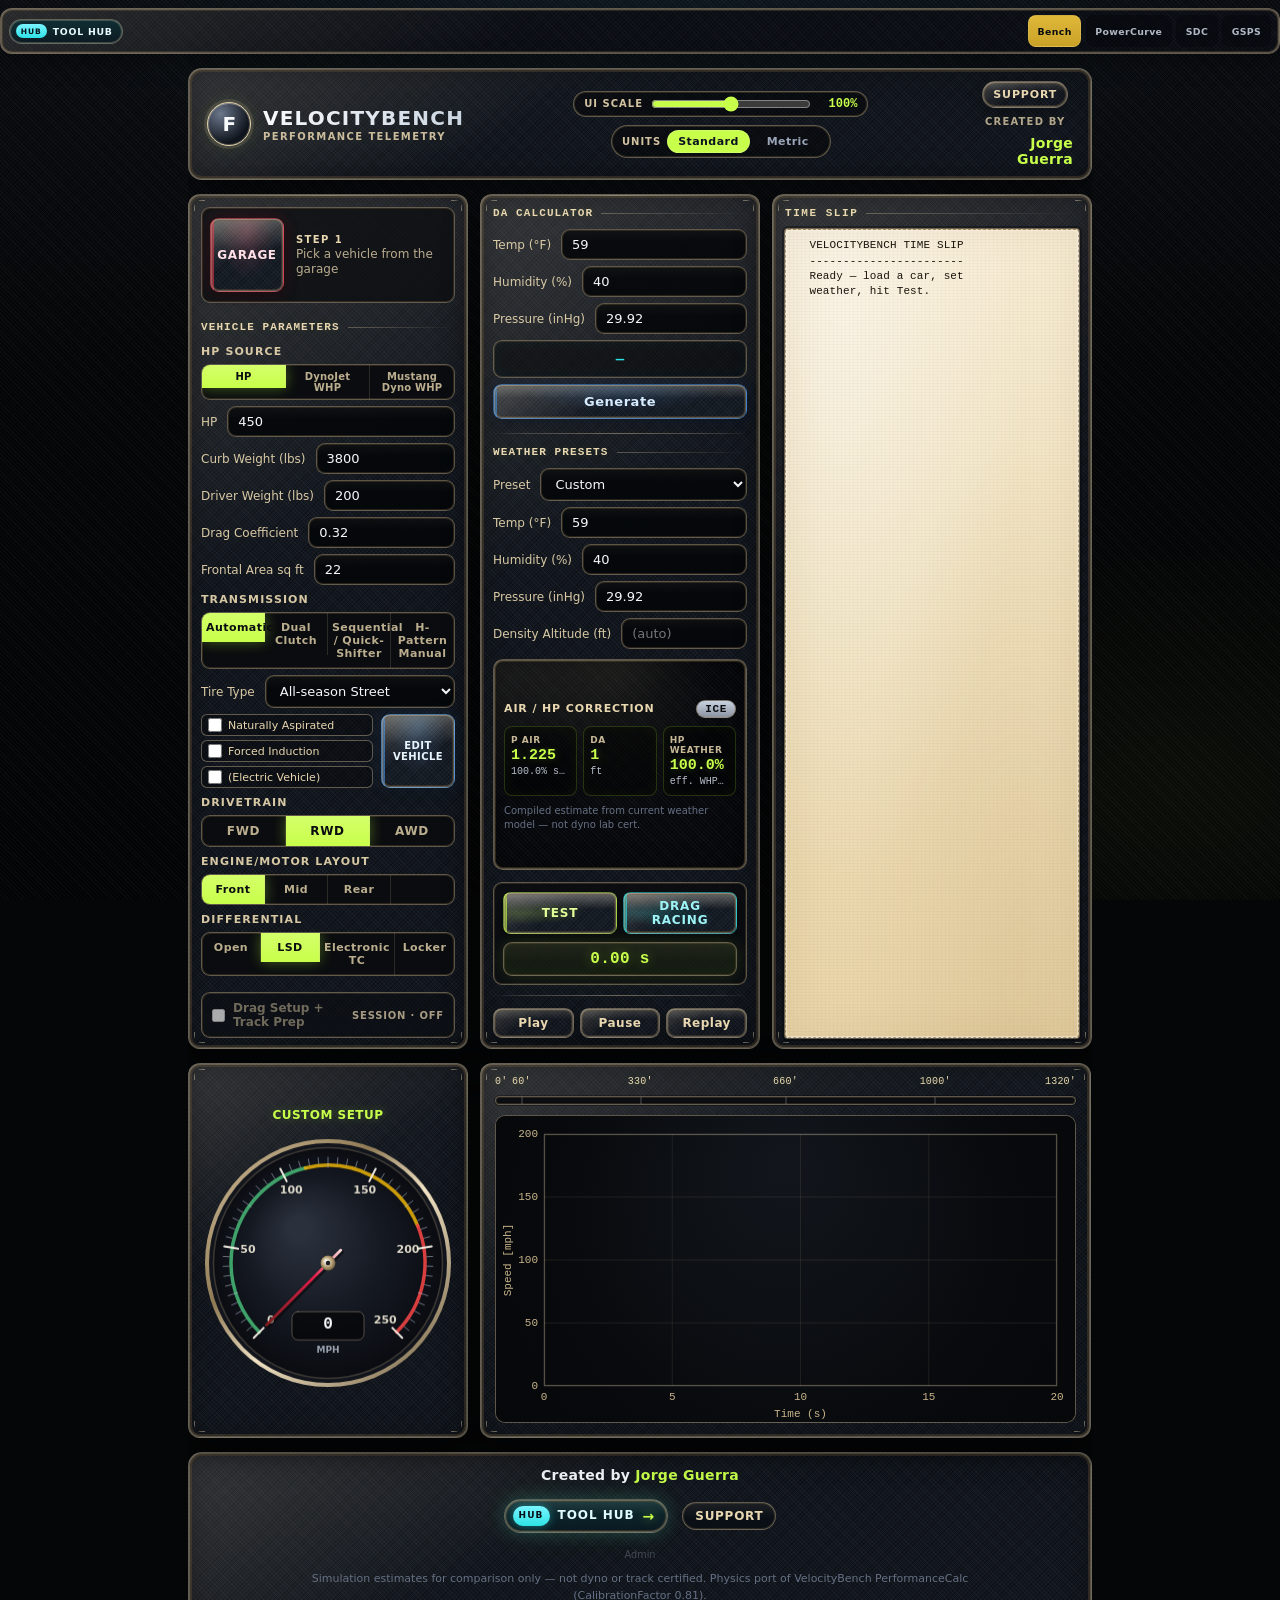
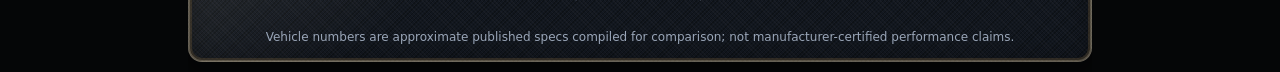
==== commit 261bc8e5: "SEO: Twitter/OG polish, H1s, robots disallow admin, sitemap public-only" ====
--- a/bench/index.html
+++ b/bench/index.html
@@ -11,7 +11,12 @@
   <meta property="og:url" content="https://velocitybench.com/bench/" />
   <meta property="og:type" content="website" />
   <meta property="og:image" content="https://velocitybench.com/bench/og.png" />
-  <meta name="twitter:card" content="summary" />
+  <meta property="og:site_name" content="VelocityBench" />
+  <meta name="twitter:card" content="summary_large_image" />
+  <meta name="twitter:title" content="VelocityBench — Quarter-Mile Drag Race Calculator" />
+  <meta name="twitter:description" content="Free quarter-mile calculator: compiled 0–60, 60-foot, ET, and trap from HP, weight, tires, and weather. Estimates for comparison — not dyno or track certified." />
+  <meta name="twitter:image" content="https://velocitybench.com/bench/og.png" />
+  <meta name="robots" content="index,follow" />
   <link rel="stylesheet" href="css/styles.css" />
   <link rel="stylesheet" href="css/vb-chrome.css" />
 </head>
@@ -34,7 +39,7 @@
       <div class="brand">
         <div class="logo-mark" aria-hidden="true">F</div>
         <div class="brand-text">
-          <div class="logo-text">VelocityBench</div>
+          <h1 class="logo-text">VelocityBench</h1>
           <div class="logo-badge">Performance Telemetry</div>
         </div>
       </div>
--- a/bench/css/styles.css
+++ b/bench/css/styles.css
@@ -178,6 +178,8 @@
   -webkit-background-clip: text;
   background-clip: text;
   color: transparent;
+
+  margin: 0;
 }
 
 .logo-badge {
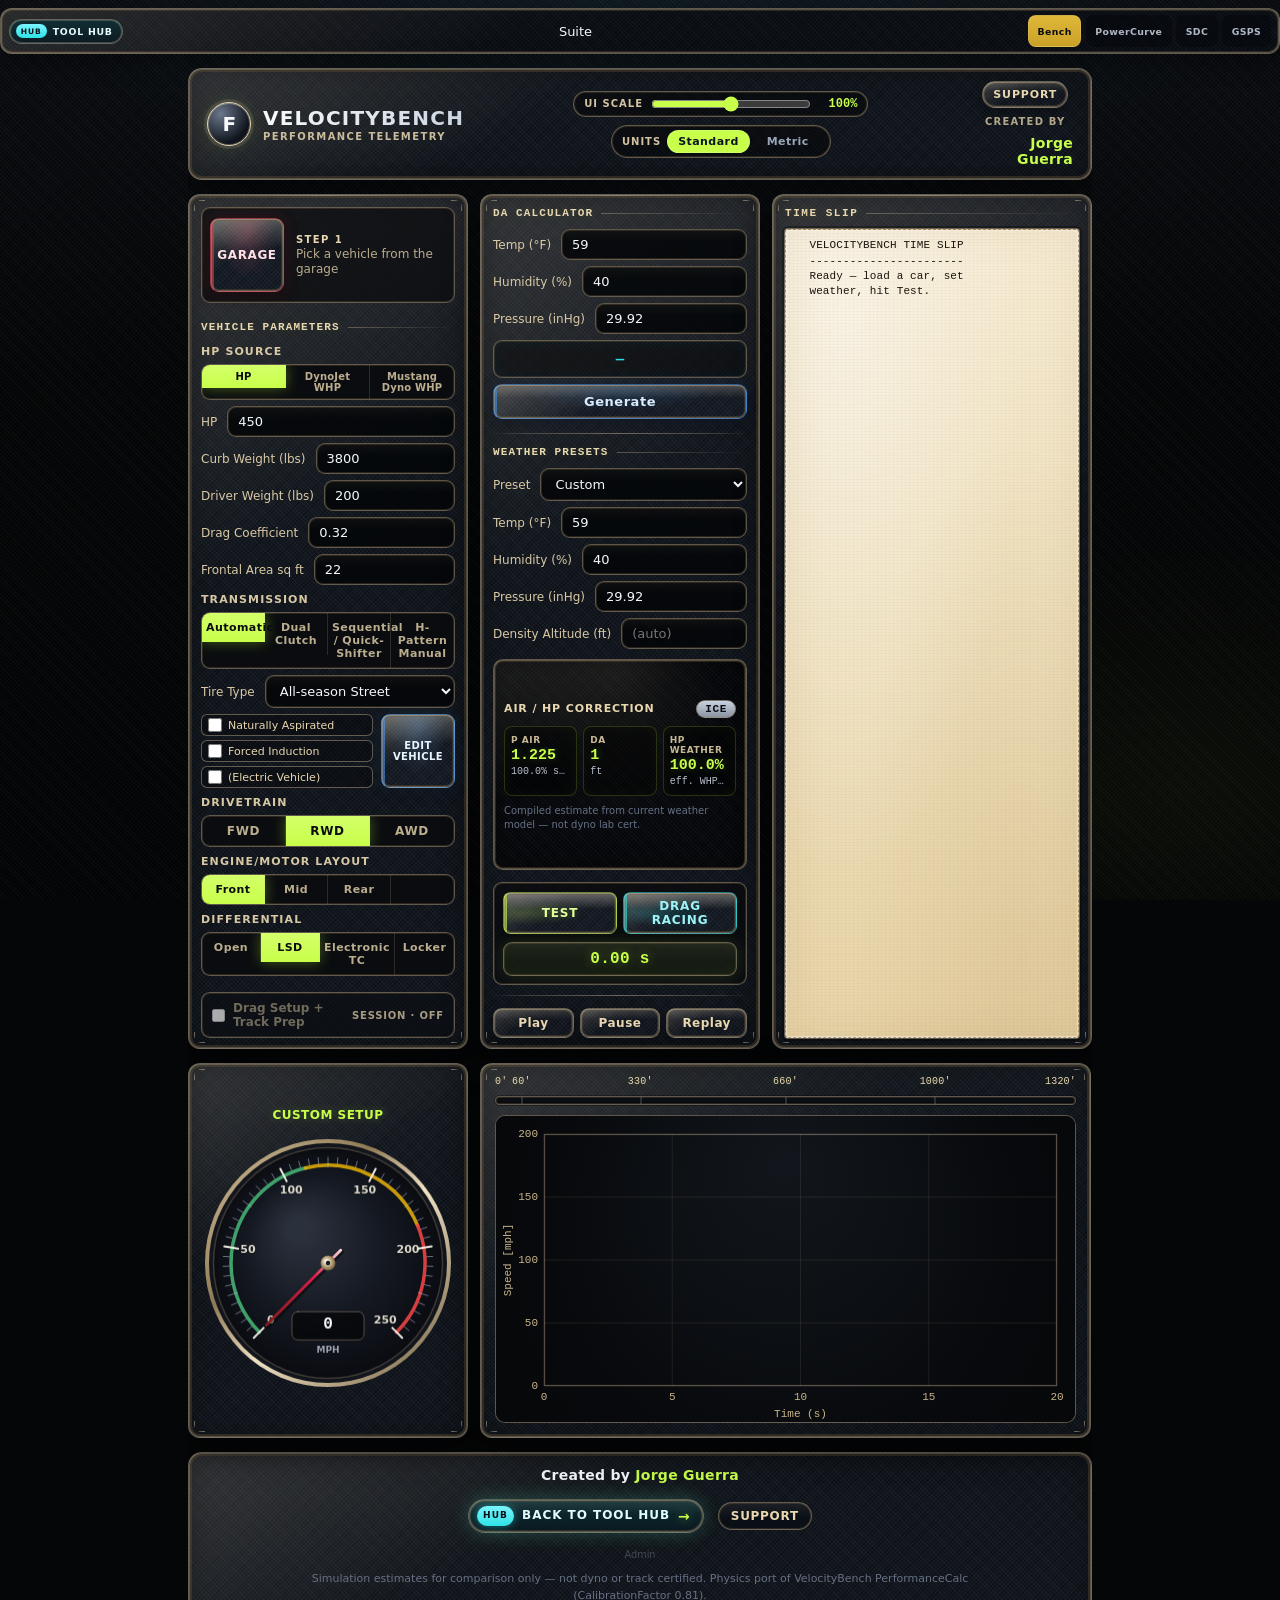
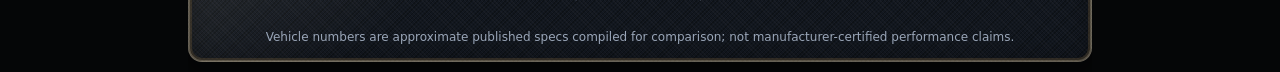
==== commit 5ae9fb9a: "Hub: suite switcher + card/disclaimer polish Stronger cross-tool chrome (Suite label, footer switche" ====
--- a/bench/index.html
+++ b/bench/index.html
@@ -21,16 +21,17 @@
   <link rel="stylesheet" href="css/vb-chrome.css" />
 </head>
 <body>
-  <nav class="vb-chrome" aria-label="VelocityBench tools">
-    <a class="vb-chrome-hub" href="https://velocitybench.com/">
+  <nav class="vb-chrome" aria-label="VelocityBench suite">
+    <a class="vb-chrome-hub" href="https://velocitybench.com/" title="Back to VelocityBench Tool Hub">
       <span class="vb-chrome-hub-badge">HUB</span>
       <span>Tool Hub</span>
     </a>
+    <p class="vb-chrome-label" aria-hidden="true">Suite</p>
     <div class="vb-chrome-tools" role="list">
-      <a role="listitem" href="https://velocitybench.com/bench/" aria-current="page">Bench</a>
-      <a role="listitem" href="https://01ls1z28-coder.github.io/velocitybench-powercurve/">PowerCurve</a>
-      <a role="listitem" href="https://01ls1z28-coder.github.io/sound-distance-calculator/">SDC</a>
-      <a role="listitem" href="https://01ls1z28-coder.github.io/gunshot-sound-propagation/">GSPS</a>
+      <a role="listitem" href="https://velocitybench.com/bench/" aria-current="page" title="VelocityBench Bench">Bench</a>
+      <a role="listitem" href="https://01ls1z28-coder.github.io/velocitybench-powercurve/" title="VelocityBench PowerCurve">PowerCurve</a>
+      <a role="listitem" href="https://01ls1z28-coder.github.io/sound-distance-calculator/" title="Sound Distance Calculator">SDC</a>
+      <a role="listitem" href="https://01ls1z28-coder.github.io/gunshot-sound-propagation/" title="Gunshot Sound Propagation">GSPS</a>
     </div>
   </nav>
 
@@ -263,9 +264,9 @@
     <footer class="app-footer">
       <div class="footer-credit">Created by <span>Jorge Guerra</span></div>
       <div class="footer-hub">
-        <a class="hub-link" href="https://velocitybench.com/" rel="noopener">
+        <a class="hub-link" href="https://velocitybench.com/" rel="noopener" title="Back to VelocityBench Tool Hub">
           <span class="hub-link-badge" aria-hidden="true">HUB</span>
-          <span class="hub-link-text">Tool Hub</span>
+          <span class="hub-link-text">Back to Tool Hub</span>
           <span class="hub-link-arrow" aria-hidden="true">→</span>
         </a>
         <button type="button" class="footer-support-link" id="btnSupportFooter">Support</button>
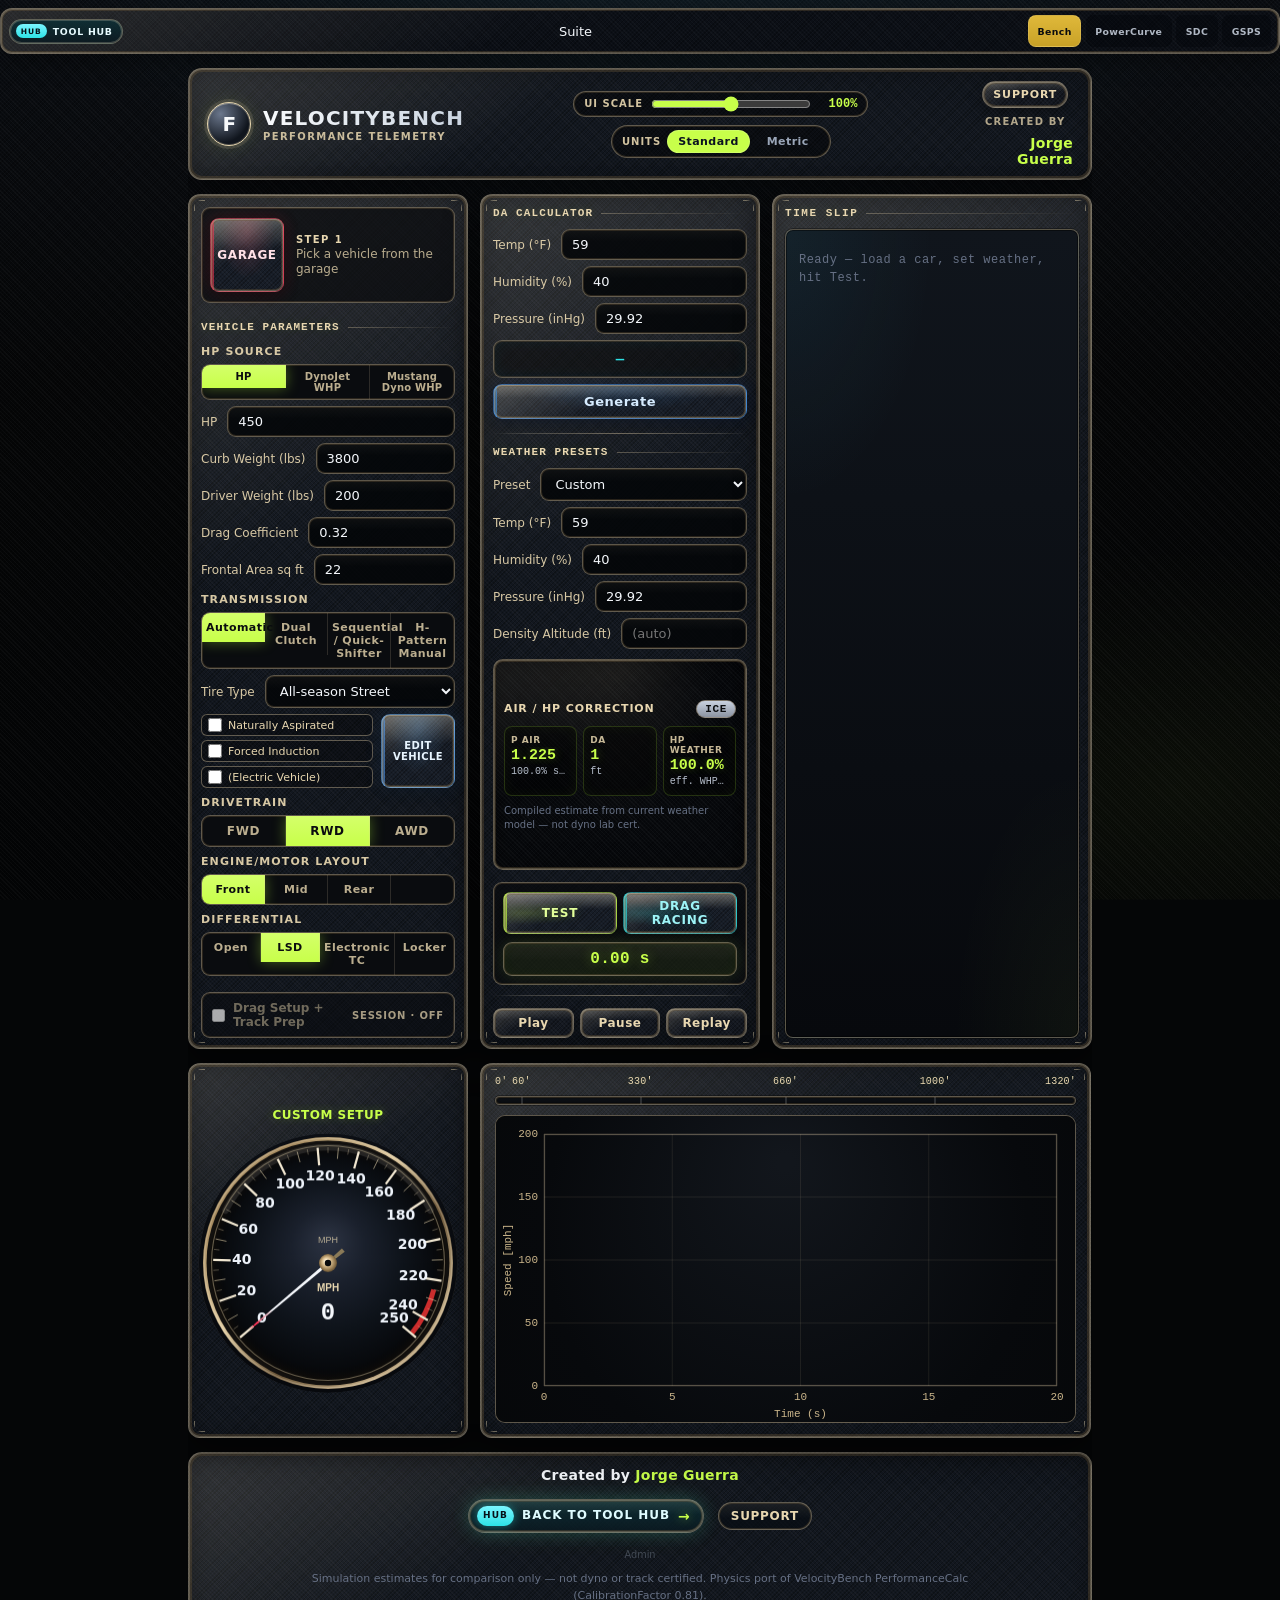
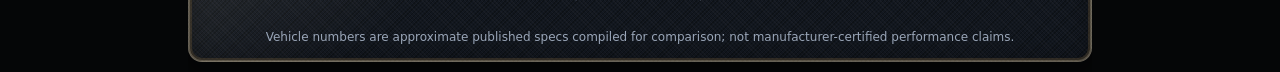
==== commit 3d0689c5: "Restyle Performance Telemetry slip as dark digital board Replace thermal paper receipt look with a d" ====
--- a/bench/index.html
+++ b/bench/index.html
@@ -224,10 +224,9 @@
       <!-- Results (expanded into freed column) -->
       <section class="card results-card">
         <div class="card-title">Time Slip</div>
-        <pre class="results-out track-slip" id="resultsOut">  VELOCITYBENCH TIME SLIP
-  -----------------------
-  Ready — load a car, set
-  weather, hit Test.</pre>
+        <div class="results-out run-board" id="resultsOut" role="region" aria-label="Time slip">
+          <div class="run-board-idle">Ready — load a car, set weather, hit Test.</div>
+        </div>
       </section>
     </div>
 
--- a/bench/css/styles.css
+++ b/bench/css/styles.css
@@ -988,52 +988,203 @@
 }
 
 .results-out,
-.results-out.track-slip {
+.results-out.run-board {
   flex: 1 1 0 !important;
   box-sizing: border-box;
   width: 100%;
   min-height: 0;
   height: 0; /* flex child fills card; content never expands card */
   max-height: 100%;
-  /* Classic thermal track-slip paper */
-  background-color: #f3e6c8;
-  background-image:
-    repeating-linear-gradient(
-      0deg,
-      transparent,
-      transparent 2px,
-      rgba(120, 90, 40, 0.035) 2px,
-      rgba(120, 90, 40, 0.035) 3px
-    ),
-    repeating-linear-gradient(
-      90deg,
-      transparent,
-      transparent 3px,
-      rgba(90, 60, 20, 0.03) 3px,
-      rgba(90, 60, 20, 0.03) 4px
-    ),
-    radial-gradient(ellipse at 20% 10%, rgba(255, 255, 255, 0.45), transparent 55%),
-    radial-gradient(ellipse at 80% 90%, rgba(160, 120, 60, 0.12), transparent 50%),
-    linear-gradient(180deg, #f7ecd4 0%, #efe0bc 48%, #e8d4a8 100%);
-  border: 1px dashed rgba(90, 60, 20, 0.45);
-  border-radius: 3px;
-  padding: 8px 10px;
-  font-family: "Courier New", Courier, ui-monospace, monospace;
+  /* Dark digital board — matches Performance Telemetry page palette */
+  font-family: var(--mono);
   font-size: 11px;
-  line-height: 1.4;
-  letter-spacing: 0.01em;
-  color: #1a140c;
-  white-space: pre;
-  overflow-x: auto;
+  line-height: 1.25;
+  color: var(--text);
+  white-space: normal;
+  overflow-x: hidden;
   overflow-y: auto;
   scrollbar-gutter: stable;
-  /* Phase 14 — subtle brass outer frame; paper stay readable */
+  background:
+    radial-gradient(120% 80% at 0% 0%, rgba(76, 201, 240, 0.07), transparent 42%),
+    radial-gradient(90% 70% at 100% 100%, rgba(200, 255, 74, 0.04), transparent 48%),
+    linear-gradient(180deg, #10151c 0%, #07090d 100%);
+  border: 1px solid rgba(215, 196, 160, 0.38);
+  border-radius: 8px;
+  padding: 8px 9px 10px;
   box-shadow:
-    0 0 0 1px var(--brass),
-    0 0 0 3px rgba(0, 0, 0, 0.35),
-    inset 0 0 0 1px rgba(255, 255, 255, 0.35),
-    inset 0 0 40px rgba(120, 80, 20, 0.08),
-    0 1px 0 rgba(0, 0, 0, 0.25);
+    inset 0 0 0 1px rgba(0, 0, 0, 0.45),
+    0 0 0 1px rgba(0, 0, 0, 0.35);
+}
+
+.run-board-idle {
+  color: var(--text-dim);
+  font-size: 12px;
+  letter-spacing: 0.04em;
+  padding: 14px 4px;
+  line-height: 1.45;
+}
+
+.rd-head {
+  display: flex;
+  align-items: baseline;
+  justify-content: space-between;
+  gap: 8px;
+  margin-bottom: 7px;
+}
+.rd-name {
+  font-size: 12px;
+  font-weight: 700;
+  letter-spacing: 0.03em;
+  color: var(--brass-text);
+  min-width: 0;
+  overflow: hidden;
+  text-overflow: ellipsis;
+  white-space: nowrap;
+}
+.rd-tag {
+  flex: 0 0 auto;
+  font-size: 9px;
+  letter-spacing: 0.14em;
+  color: var(--accent);
+  border: 1px solid rgba(76, 201, 240, 0.35);
+  border-radius: 999px;
+  padding: 2px 7px;
+}
+.rd-meta {
+  display: grid;
+  grid-template-columns: 1fr 1fr;
+  gap: 3px 8px;
+  margin-bottom: 7px;
+  padding: 5px 7px;
+  background: rgba(0, 0, 0, 0.28);
+  border: 1px solid rgba(76, 201, 240, 0.12);
+  border-radius: 6px;
+}
+.rd-meta-row {
+  display: flex;
+  align-items: baseline;
+  justify-content: space-between;
+  gap: 6px;
+  min-width: 0;
+}
+.rd-meta-row .rd-k { flex: 0 0 auto; }
+.rd-meta-row .rd-v {
+  color: var(--text);
+  font-weight: 600;
+  font-size: 10px;
+  overflow: hidden;
+  text-overflow: ellipsis;
+  white-space: nowrap;
+  text-align: right;
+}
+.rd-stack {
+  display: flex;
+  flex-direction: column;
+  gap: 7px;
+  min-width: 0;
+}
+.rd-panel {
+  background: rgba(0, 0, 0, 0.32);
+  border: 1px solid rgba(76, 201, 240, 0.14);
+  border-radius: 6px;
+  padding: 5px 7px 7px;
+  min-width: 0;
+}
+.rd-panel h3 {
+  margin: 0 0 5px;
+  font-size: 9px;
+  font-weight: 600;
+  letter-spacing: 0.14em;
+  text-transform: uppercase;
+  color: var(--text-dim);
+}
+.rd-table { width: 100%; border-collapse: collapse; }
+.rd-table th {
+  font-size: 9px;
+  font-weight: 600;
+  letter-spacing: 0.08em;
+  text-transform: uppercase;
+  color: var(--text-dim);
+  text-align: right;
+  padding: 0 3px 4px;
+}
+.rd-table th:first-child { text-align: left; }
+.rd-table td,
+.rd-table tbody th {
+  padding: 2px 3px;
+  font-weight: 500;
+  font-size: 11px;
+}
+.rd-table tbody th {
+  text-align: left;
+  color: var(--text-muted);
+  font-weight: 600;
+  white-space: nowrap;
+}
+.rd-table td { text-align: right; }
+.rd-table tbody tr:nth-child(odd) td,
+.rd-table tbody tr:nth-child(odd) th {
+  background: rgba(255, 255, 255, 0.025);
+}
+.rd-time {
+  color: var(--lime);
+  font-weight: 700;
+  font-variant-numeric: tabular-nums;
+}
+.rd-mph {
+  color: var(--accent);
+  font-weight: 700;
+  font-variant-numeric: tabular-nums;
+}
+.rd-range {
+  color: #ffb347;
+  font-weight: 700;
+  font-variant-numeric: tabular-nums;
+}
+.rd-time.is-miss,
+.rd-mph.is-miss,
+.rd-range.is-miss {
+  color: var(--text-dim);
+  font-weight: 500;
+}
+.rd-k {
+  color: var(--text-muted);
+  font-size: 9px;
+  letter-spacing: 0.04em;
+  font-weight: 500;
+}
+.rd-ranges,
+.rd-zeros {
+  display: grid;
+  gap: 3px;
+}
+.rd-ranges { grid-template-columns: repeat(2, minmax(0, 1fr)); }
+.rd-zeros { grid-template-columns: repeat(3, minmax(0, 1fr)); }
+.rd-chip {
+  display: flex;
+  align-items: baseline;
+  justify-content: space-between;
+  gap: 4px;
+  padding: 3px 5px;
+  border-radius: 4px;
+  background: rgba(255, 179, 71, 0.06);
+  min-width: 0;
+}
+.rd-chip--zero {
+  flex-direction: column;
+  gap: 1px;
+  padding: 3px 4px;
+  background: rgba(200, 255, 74, 0.05);
+}
+.rd-chip--zero .rd-k { font-size: 8px; }
+.rd-chip--zero .rd-time { font-size: 11px; }
+.rd-foot-note {
+  margin-top: 6px;
+  font-size: 9px;
+  letter-spacing: 0.06em;
+  text-transform: uppercase;
+  color: var(--text-dim);
+  text-align: center;
 }
 
 /* ── Dashboard ── */
@@ -1086,6 +1237,12 @@
   height: 260px;
   max-width: 100%;
   margin-top: 2px;
+  display: block;
+  border-radius: 50%;
+  background: radial-gradient(circle at 50% 42%, #1a1f28 0%, #07090d 72%);
+  clip-path: circle(50% at 50% 50%);
+  -webkit-clip-path: circle(50% at 50% 50%);
+  filter: drop-shadow(0 0 18px rgba(212, 184, 137, 0.18)) drop-shadow(0 10px 22px rgba(0, 0, 0, 0.55));
 }
 
 .run-timer {
@@ -1931,12 +2088,12 @@
     align-self: stretch;
   }
   .results-out,
-  .results-out.track-slip {
+  .results-out.run-board {
     flex: 0 0 auto !important;
     height: auto !important;
     max-height: none;
     overflow-y: visible;
-    overflow-x: auto;
+    overflow-x: hidden;
     scrollbar-gutter: auto;
   }
   .field {
@@ -1990,7 +2147,7 @@
     0 0 0 4px rgba(215, 196, 160, 0.35);
 }
 
-/* HP source / transmission / locked loss (Seraph #2) */
+/* HP source / transmission / locked loss */
 .hp-source-row .drive-opt span,
 .tx-row .drive-opt span {
   font-size: 10px;
@@ -2436,12 +2593,12 @@
   }
 
   .results-out,
-  .results-out.track-slip {
+  .results-out.run-board {
     min-width: 0;
     max-width: 100%;
     box-sizing: border-box;
-    overflow-x: auto;
-    white-space: pre-wrap;
+    overflow-x: hidden;
+    white-space: normal;
     overflow-wrap: anywhere;
     word-break: break-word;
   }
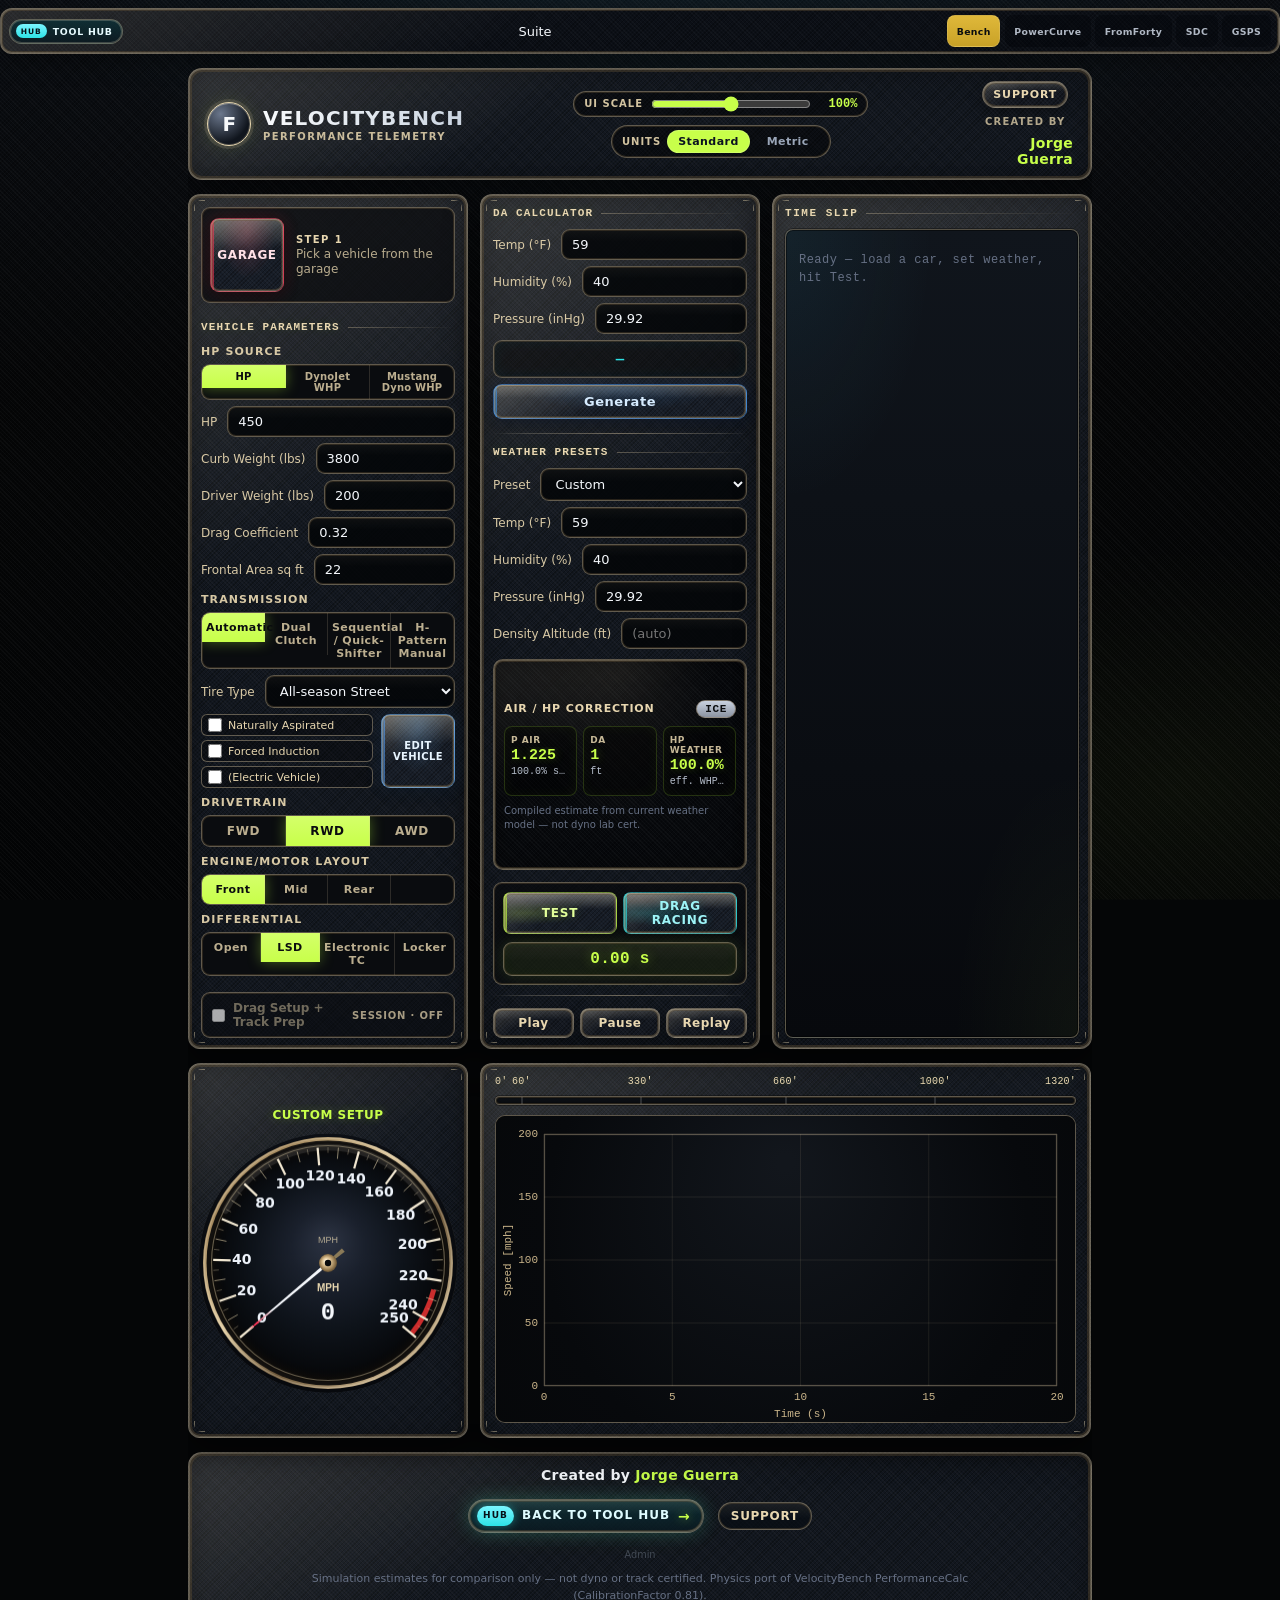
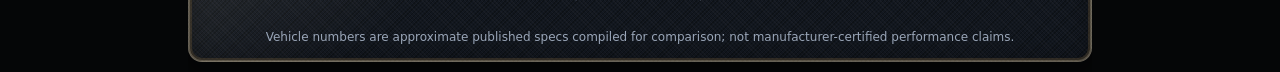
==== commit 0d5b3cd4: "Hub: add FromForty card and bench link. Roll-racing calculator card on the tool hub; FromForty cross" ====
--- a/bench/index.html
+++ b/bench/index.html
@@ -30,6 +30,7 @@
     <div class="vb-chrome-tools" role="list">
       <a role="listitem" href="https://velocitybench.com/bench/" aria-current="page" title="VelocityBench Bench">Bench</a>
       <a role="listitem" href="https://01ls1z28-coder.github.io/velocitybench-powercurve/" title="VelocityBench PowerCurve">PowerCurve</a>
+      <a role="listitem" href="https://01ls1z28-coder.github.io/fromforty/" title="FromForty roll-racing calculator">FromForty</a>
       <a role="listitem" href="https://01ls1z28-coder.github.io/sound-distance-calculator/" title="Sound Distance Calculator">SDC</a>
       <a role="listitem" href="https://01ls1z28-coder.github.io/gunshot-sound-propagation/" title="Gunshot Sound Propagation">GSPS</a>
     </div>
